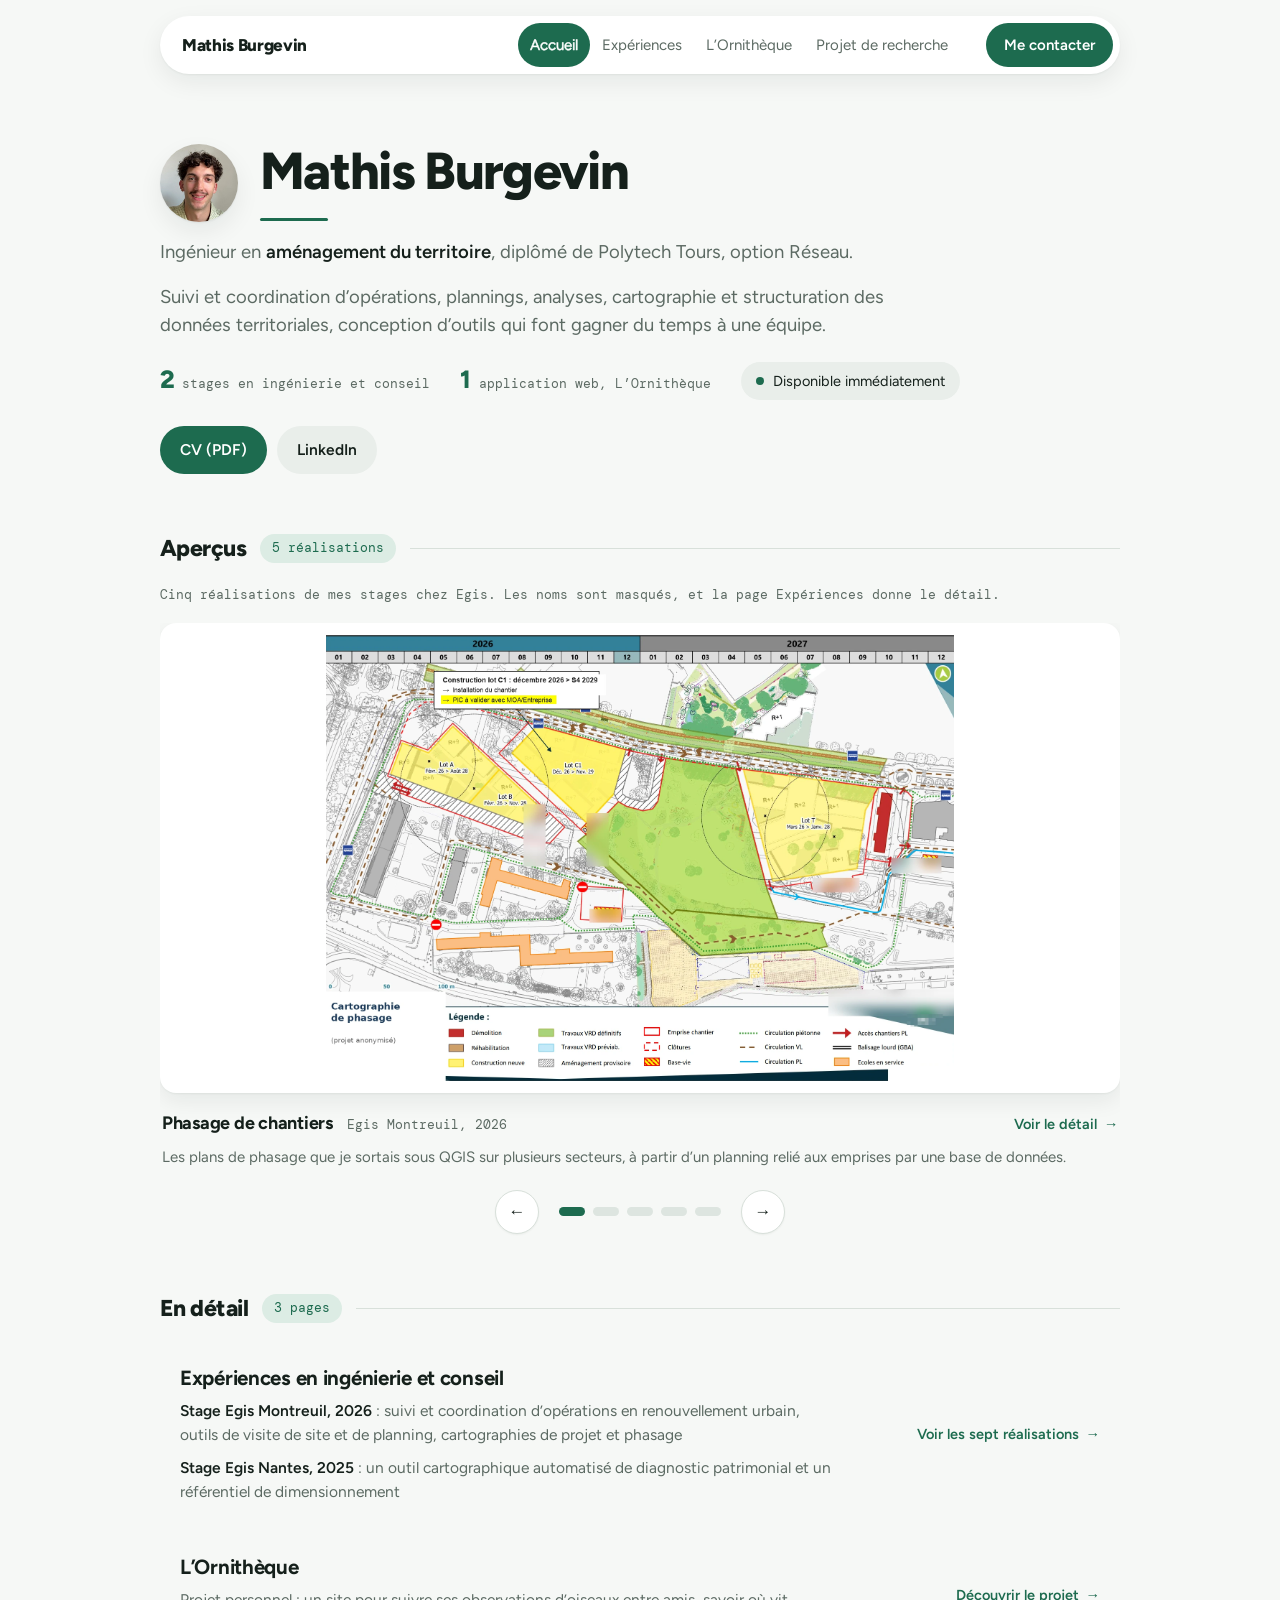
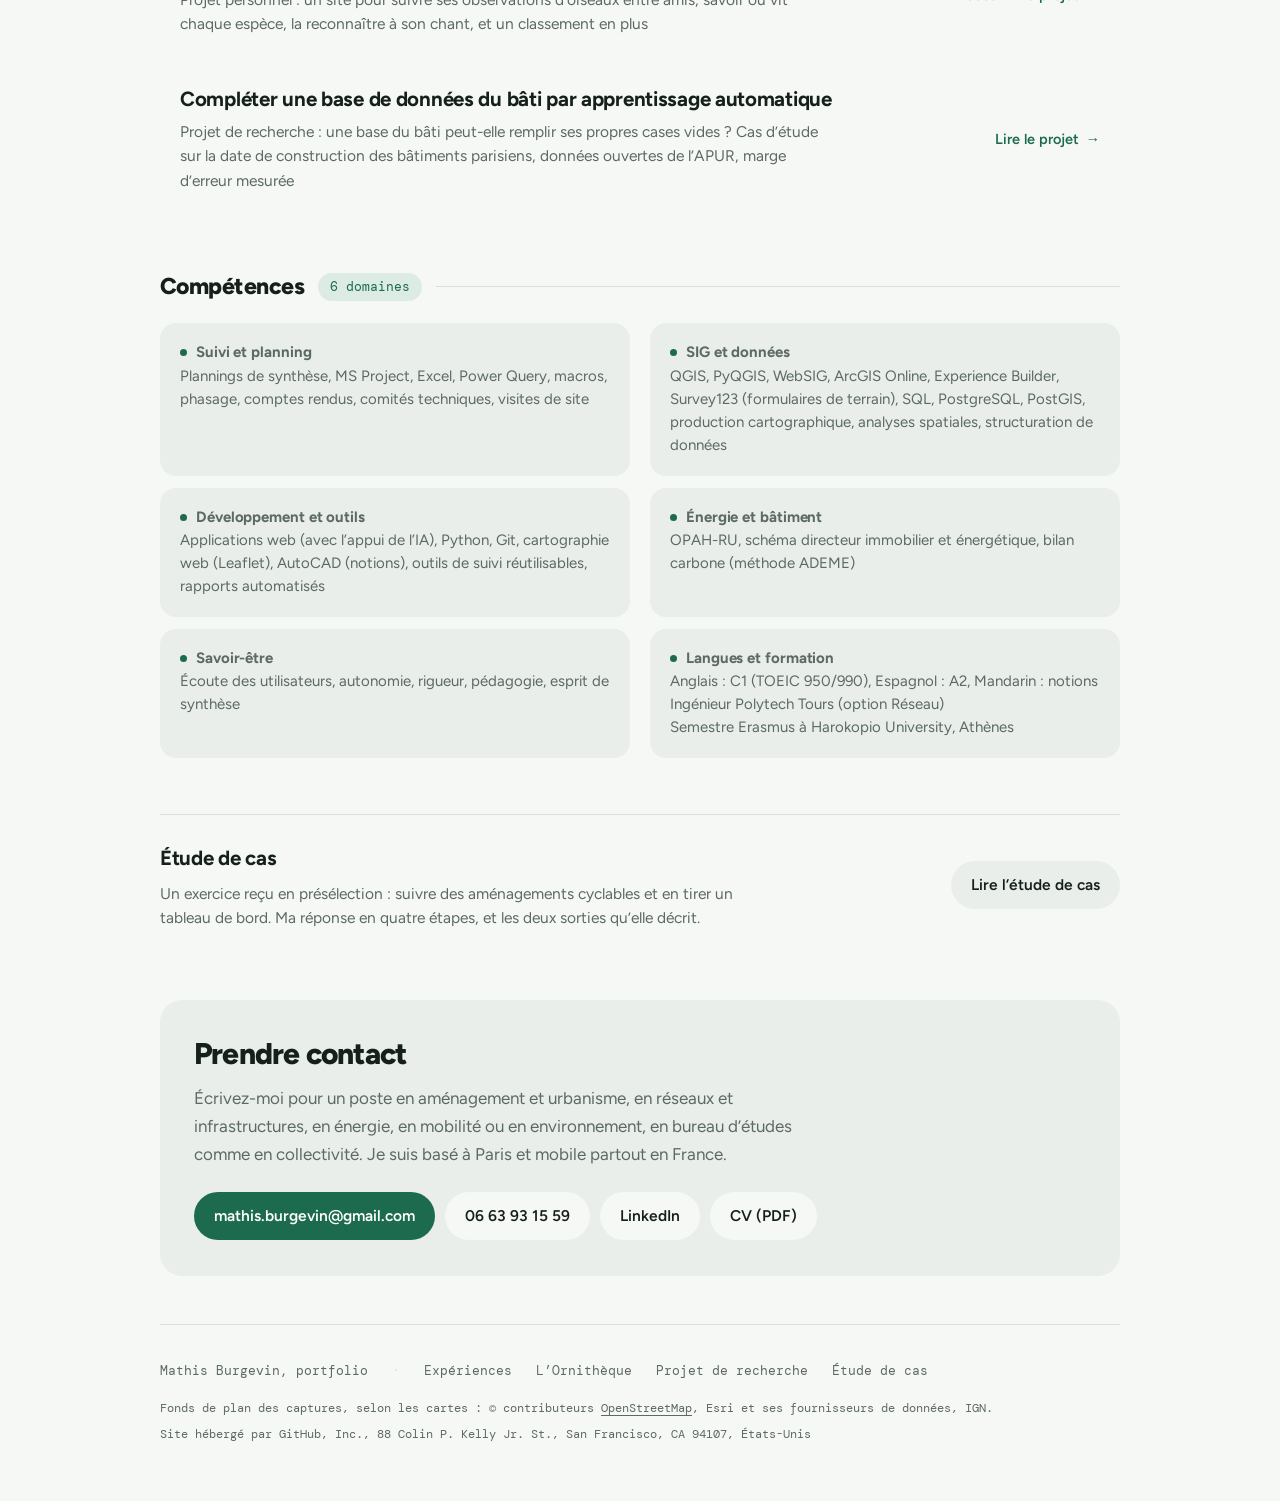
==== index.html @ f9bc9125 "L'Ornitheque : l'usage d'abord, le classement en dernier La page suit ce que le site sert a faire : " ====
<!DOCTYPE html>
<html lang="fr">
<head>
<meta charset="utf-8">
<meta name="viewport" content="width=device-width, initial-scale=1">
<title>Mathis Burgevin, aménagement du territoire</title>
<link rel="icon" type="image/svg+xml" href="favicon.svg">
<link rel="apple-touch-icon" href="apple-touch-icon.png">
<meta name="description" content="Mathis Burgevin, ingénieur en aménagement du territoire (option Réseau, Polytech Tours). Compétence forte en SIG et traitement de données, appliquée à l’aménagement, à la mobilité et aux réseaux.">
<meta property="og:type" content="website">
<meta property="og:site_name" content="Mathis Burgevin">
<meta property="og:title" content="Mathis Burgevin, aménagement du territoire">
<meta property="og:description" content="Ingénieur en aménagement du territoire. Compétence forte en SIG et traitement de données, appliquée à l’aménagement, à la mobilité et aux réseaux.">
<meta property="og:url" content="https://mathiiis7.github.io/portfolio/">
<meta property="og:image" content="https://mathiiis7.github.io/portfolio/og-cover.png">
<meta property="og:image:width" content="1200">
<meta property="og:image:height" content="630">
<meta property="og:locale" content="fr_FR">
<meta name="twitter:card" content="summary_large_image">
<meta name="theme-color" content="#f6f8f6">
<script>document.documentElement.className+=" js";</script>
<link rel="preload" href="polices/figtree-latin.woff2" as="font" type="font/woff2" crossorigin>
<link rel="preload" href="polices/dm-mono-latin.woff2" as="font" type="font/woff2" crossorigin>
<link rel="stylesheet" href="style.css">
</head>
<body>
<a class="saut" href="#contenu">Aller au contenu</a>

<nav class="nav">
  <div class="nav__shell">
  <div class="nav__in">
    <a class="nav__mark" href="index.html">Mathis Burgevin</a>
    <div class="nav__links">
      <a href="index.html" aria-current="page">Accueil</a>
      <a href="experiences.html">Expériences</a>
      <a href="ornitheque.html">L’Ornithèque</a>
      <a href="dater-le-bati.html"><span class="nav__long">Projet de recherche</span><span class="nav__court">Recherche</span></a>
    </div>
    <a class="nav__cta" href="#contact">Me contacter</a>
  </div>
  </div>
</nav>

<main class="sheet" id="contenu" tabindex="-1">

  <header class="hero reveal">
    <div class="hero__top">
      <img class="hero__photo" src="mathis.jpeg" alt="Photo de Mathis Burgevin" width="78" height="78">
      <h1 class="title">Mathis Burgevin</h1>
    </div>
    <p class="subtitle">Ingénieur en <strong>aménagement du territoire</strong>, diplômé de Polytech Tours, option Réseau.</p>
    <p class="subtitle">Suivi et coordination d’opérations, plannings, analyses, cartographie et structuration des données territoriales, conception d’outils qui font gagner du temps à une équipe.</p>
    <div class="facts">
      <span class="fact"><b>2</b><span>stages en ingénierie et conseil</span></span>
      <span class="fact"><b>1</b><span>application web, L’Ornithèque</span></span>
      <span class="fact--dispo"><i></i>Disponible immédiatement</span>
    </div>
    <div class="actions">
      <a class="btn btn--primary" href="cv-mathis-burgevin.pdf" download>CV (PDF)</a>
      <a class="btn" href="https://linkedin.com/in/mathis-burgevin" target="_blank" rel="noopener">LinkedIn</a>
    </div>
  </header>

  <section class="section reveal">
    <div class="section__head">
      <h2 class="section__title">Aperçus</h2>
      <span class="section__count">5 réalisations</span>
      <span class="section__rule"></span>
    </div>
    <p class="hint">Cinq réalisations de mes stages chez Egis. Les noms sont masqués, et la page Expériences donne le détail.</p>
    <div class="carrousel" data-carrousel>
      <div class="carrousel__piste" tabindex="0" role="group" aria-label="Cartes, faites défiler horizontalement">
        <a class="carrousel__vue" href="experiences.html#phasage">
          <figure>
            <img width="1749" height="1242" src="projet-phasage.webp" alt="Carte de phasage de chantiers sur un quartier">
            <figcaption><span class="ligne"><span class="t">Phasage de chantiers</span><span class="m">Egis Montreuil, 2026</span><span class="v">Voir le détail <i>→</i></span></span><span class="d">Les plans de phasage que je sortais sous QGIS sur plusieurs secteurs, à partir d’un planning relié aux emprises par une base de données.</span></figcaption>
          </figure>
        </a>
        <a class="carrousel__vue" href="experiences.html#outil">
          <figure>
            <img width="1147" height="633" loading="lazy" src="projet-outil-webgis.webp" alt="WebSIG de diagnostic publié en ligne, avec ses couches thématiques et sa table attributaire">
            <figcaption><span class="ligne"><span class="t">Outil cartographique automatisé</span><span class="m">Egis Nantes, 2025</span><span class="v">Voir le détail <i>→</i></span></span><span class="d">Conçu du besoin à la livraison&nbsp;: il transforme les diagnostics de plusieurs parcs communaux en cartes publiées en ligne pour les collectivités.</span><span class="chaine"><span>Excel du diagnostic</span><i>→</i><span>scripts Python dans QGIS</span><i>→</i><span>base de données</span><i>→</i><span>carte en ligne</span><i>→</i><span>guides d’utilisation</span></span></figcaption>
          </figure>
        </a>
        <a class="carrousel__vue carrousel__vue--phone" href="experiences.html#visites">
          <figure>
            <img width="232" height="456" loading="lazy" src="projet-visite-formulaire.webp" alt="Formulaire de visite de site sur téléphone, avec ses champs photo, audio et l’analyse automatique">
            <figcaption><span class="ligne"><span class="t">Outils de suivi de chantier</span><span class="m">Egis Montreuil, 2026</span><span class="v">Voir le détail <i>→</i></span></span><span class="d">Les observations lors des visites de site sont faites sur place en photos et en audio puis rédigées automatiquement. Avec un suivi d’une visite à l’autre, un planning de synthèse alimenté depuis la base du projet et des rapports générés en quelques clics.</span></figcaption>
          </figure>
        </a>
        <a class="carrousel__vue" href="experiences.html#pru">
          <figure>
            <img width="1042" height="715" loading="lazy" src="projet-pru.webp" alt="Carte de synthèse d’un quartier en renouvellement urbain">
            <figcaption><span class="ligne"><span class="t">Carte de renouvellement urbain</span><span class="m">Egis Montreuil, 2026</span><span class="v">Voir le détail <i>→</i></span></span><span class="d">Les éléments structurants d’un quartier en renouvellement réunis sur une carte, à l’appui d’une candidature à un marché public.</span></figcaption>
          </figure>
        </a>
        <a class="carrousel__vue" href="experiences.html#reperage">
          <figure>
            <img width="832" height="594" loading="lazy" src="projet-reperage.webp" alt="Carte de repérage d’opérations le long d’une ligne de transport">
            <figcaption><span class="ligne"><span class="t">Carte d’un tracé de transport</span><span class="m">Egis Montreuil, 2026</span><span class="v">Voir le détail <i>→</i></span></span><span class="d">Les opérations recensées le long d’un projet de transport, pour situer les enjeux de coordination, à l’appui d’une candidature.</span></figcaption>
          </figure>
        </a>
      </div>
      <div class="carrousel__barre">
        <button class="carrousel__b" type="button" data-pas="-1" aria-label="Précédent">←</button>
        <div class="carrousel__points">
          <button class="carrousel__point is-on" type="button" aria-label="Aller à la vue 1, Phasage de chantiers"></button>
          <button class="carrousel__point" type="button" aria-label="Aller à la vue 2, Outil cartographique automatisé"></button>
          <button class="carrousel__point" type="button" aria-label="Aller à la vue 3, Outils de suivi de chantier"></button>
          <button class="carrousel__point" type="button" aria-label="Aller à la vue 4, Carte de renouvellement urbain"></button>
          <button class="carrousel__point" type="button" aria-label="Aller à la vue 5, Carte d’un tracé de transport"></button>
        </div>
        <button class="carrousel__b" type="button" data-pas="1" aria-label="Suivant">→</button>
      </div>
    </div>
  </section>

  <section class="section reveal">
    <div class="section__head">
      <h2 class="section__title">En détail</h2>
      <span class="section__count">3 pages</span>
      <span class="section__rule"></span>
    </div>
    <div class="index">
      <a href="experiences.html">
        <span class="index__body">
          <span class="index__t">Expériences en ingénierie et conseil</span>
          <span class="index__d"><span class="index__l"><b>Stage Egis Montreuil, 2026</b>&nbsp;: suivi et coordination d’opérations en renouvellement urbain, outils de visite de site et de planning, cartographies de projet et phasage</span><span class="index__l"><b>Stage Egis Nantes, 2025</b>&nbsp;: un outil cartographique automatisé de diagnostic patrimonial et un référentiel de dimensionnement</span></span>
        </span>
        <span class="index__go">Voir les sept réalisations <i>→</i></span>
      </a>
      <a href="ornitheque.html">
        <span class="index__body">
          <span class="index__t">L’Ornithèque</span>
          <span class="index__d">Projet personnel&nbsp;: un site pour suivre ses observations d’oiseaux entre amis, savoir où vit chaque espèce, la reconnaître à son chant, et un classement en plus</span>
        </span>
        <span class="index__go">Découvrir le projet <i>→</i></span>
      </a>
      <a href="dater-le-bati.html">
        <span class="index__body">
          <span class="index__t">Compléter une base de données du bâti par apprentissage automatique</span>
          <span class="index__d">Projet de recherche&nbsp;: une base du bâti peut-elle remplir ses propres cases vides&nbsp;? Cas d’étude sur la date de construction des bâtiments parisiens, données ouvertes de l’APUR, marge d’erreur mesurée</span>
        </span>
        <span class="index__go">Lire le projet <i>→</i></span>
      </a>
    </div>
  </section>

  <section class="section reveal">
    <div class="section__head">
      <h2 class="section__title">Compétences</h2>
      <span class="section__count">6 domaines</span>
      <span class="section__rule"></span>
    </div>
    <div class="skills">
      <div class="skill">
        <p class="skill__k"><i></i>Suivi et planning</p>
        <p>Plannings de synthèse, MS Project, Excel, Power Query, macros, phasage, comptes rendus, comités techniques, visites de site</p>
      </div>
      <div class="skill">
        <p class="skill__k"><i></i>SIG et données</p>
        <p>QGIS, PyQGIS, WebSIG, ArcGIS Online, Experience Builder, Survey123 (formulaires de terrain), SQL, PostgreSQL, PostGIS, production cartographique, analyses spatiales, structuration de données</p>
      </div>
      <div class="skill">
        <p class="skill__k"><i></i>Développement et outils</p>
        <p>Applications web (avec l’appui de l’IA), Python, Git, cartographie web (Leaflet), AutoCAD (notions), outils de suivi réutilisables, rapports automatisés</p>
      </div>
      <div class="skill">
        <p class="skill__k"><i></i>Énergie et bâtiment</p>
        <p>OPAH-RU, schéma directeur immobilier et énergétique, bilan carbone (méthode ADEME)</p>
      </div>
      <div class="skill">
        <p class="skill__k"><i></i>Savoir-être</p>
        <p>Écoute des utilisateurs, autonomie, rigueur, pédagogie, esprit de synthèse</p>
      </div>
      <div class="skill">
        <p class="skill__k"><i></i>Langues et formation</p>
        <p>Anglais&nbsp;: C1 (TOEIC 950/990), Espagnol&nbsp;: A2, Mandarin&nbsp;: notions<br>Ingénieur Polytech Tours (option Réseau)<br>Semestre Erasmus à Harokopio University, Athènes</p>
      </div>
    </div>
  </section>

  <section class="extra reveal">
    <div>
      <h2>Étude de cas</h2>
      <p>Un exercice reçu en présélection&nbsp;: suivre des aménagements cyclables et en tirer un tableau de bord. Ma réponse en quatre étapes, et les deux sorties qu’elle décrit.</p>
    </div>
    <a class="btn" href="etude-de-cas.html">Lire l’étude de cas</a>
  </section>

  <section class="close reveal" id="contact">
    <h2>Prendre contact</h2>
    <p>Écrivez-moi pour un poste en aménagement et urbanisme, en réseaux et infrastructures, en énergie, en mobilité ou en environnement, en bureau d’études comme en collectivité. Je suis basé à Paris et mobile partout en France.</p>
    <div class="actions">
      <a class="btn btn--primary" href="mailto:mathis.burgevin@gmail.com">mathis.burgevin@gmail.com</a>
      <a class="btn" href="tel:+33663931559">06 63 93 15 59</a>
      <a class="btn" href="https://linkedin.com/in/mathis-burgevin" target="_blank" rel="noopener">LinkedIn</a>
      <a class="btn" href="cv-mathis-burgevin.pdf" download>CV (PDF)</a>
    </div>
  </section>

  <div class="foot">
    <span>Mathis Burgevin, portfolio</span>
    <span class="sep">·</span>
    <a href="experiences.html">Expériences</a>
    <a href="ornitheque.html">L’Ornithèque</a>
    <a href="dater-le-bati.html">Projet de recherche</a>
    <a href="etude-de-cas.html">Étude de cas</a>
    <span class="foot__legal">Fonds de plan des captures, selon les cartes&nbsp;: © contributeurs <a href="https://www.openstreetmap.org/copyright" target="_blank" rel="noopener">OpenStreetMap</a>, Esri et ses fournisseurs de données, IGN.</span>
    <span class="foot__legal">Site hébergé par GitHub, Inc., 88 Colin P. Kelly Jr. St., San Francisco, CA 94107, États-Unis</span>
  </div>

</main>

<script src="site.js" defer></script>
</body>
</html>
---- style.css ----
/* ==========================================================================
   Portfolio Mathis Burgevin
   Une planche d'atlas en tirage chaud : papier clair, accent terre cuite,
   tuiles aux coins arrondis, apparition en fondu au defilement.
   ========================================================================== */

:root{
  --paper:#f6f8f6;
  --raised:#e9eeea;
  --raised-2:#dde5e0;
  --ink:#15201b;
  --ink-2:#5c6a63;
  --hair:#d8e0da;
  --accent:#1d6b4f;
  --accent-deep:#12523c;
  --accent-soft:#dcece4;
  --green:#1d6b4f;

  /* Couleurs de donnees. Les trois types d amenagement forment une palette
     categorielle validee (ecart CVD 14,1 / vision normale 15,6 / contraste > 3:1).
     Le vert d accent sert aux mesures de quantite, une seule couleur par graphique. */
  --c-piste:#2f6fa8;
  --c-bande:#a8863a;
  --c-voie:#12855c;
  --c-mesure:#1d6b4f;
  --c-mesure-pale:#6aa98c;

  --sans:'Figtree',-apple-system,BlinkMacSystemFont,'Segoe UI',Roboto,Helvetica,Arial,sans-serif;
  --mono:'DM Mono',ui-monospace,SFMono-Regular,Menlo,Consolas,monospace;

  --sheet:1024px;
  --bar:1152px;
  --r-sm:8px;
  --r-md:12px;
  --r-lg:16px;
  --r-xl:22px;
  --pill:999px;
  --ease:cubic-bezier(.16,1,.3,1);
}

/* Polices servies par le site lui-meme et prechargees dans chaque page : chez
   Google, elles arrivaient apres le premier affichage, le texte partait dans
   une police de secours puis sautait d'une fraction de seconde a chaque page.
   Figtree est une police variable, un seul fichier couvre les graisses 400 a 800.
   DM Mono remplace Roboto Mono depuis le 29/09/2026, choisie pour s'accorder a Figtree. */
@font-face{
  font-family:'Figtree';font-style:normal;font-weight:400 800;font-display:swap;
  src:url(polices/figtree-latin.woff2) format('woff2');
  unicode-range:U+0000-00FF, U+0131, U+0152-0153, U+02BB-02BC, U+02C6, U+02DA, U+02DC, U+0304, U+0308, U+0329, U+2000-206F, U+20AC, U+2122, U+2191, U+2193, U+2212, U+2215, U+FEFF, U+FFFD;
}
@font-face{
  font-family:'DM Mono';font-style:normal;font-weight:400;font-display:swap;
  src:url(polices/dm-mono-latin.woff2) format('woff2');
  unicode-range:U+0000-00FF, U+0131, U+0152-0153, U+02BB-02BC, U+02C6, U+02DA, U+02DC, U+0304, U+0308, U+0329, U+2000-206F, U+20AC, U+2122, U+2191, U+2193, U+2212, U+2215, U+FEFF, U+FFFD;
}

*{box-sizing:border-box;}
html{-webkit-text-size-adjust:100%;scroll-behavior:smooth;}

body{
  margin:0;
  background:var(--paper);
  color:var(--ink);
  font-family:var(--sans);
  font-size:17px;
  line-height:1.66;
  -webkit-font-smoothing:antialiased;
}

::selection{background:var(--accent-soft);color:var(--ink);}
:focus-visible{outline:2px solid var(--accent);outline-offset:3px;border-radius:var(--r-sm);}
a{color:var(--ink);text-decoration-color:var(--hair);text-underline-offset:3px;text-decoration-thickness:1px;}
a:hover{color:var(--accent);text-decoration-color:var(--accent);}
@supports (scrollbar-color: auto){html{scrollbar-color:#d3cec2 var(--paper);}}

img{display:block;max-width:100%;height:auto;}

.sheet{max-width:var(--sheet);margin:0 auto;padding:0 32px;}

/* Apparition au defilement, seulement quand le script tourne */
.js .reveal{opacity:0;transform:translateY(14px);}
.js .reveal.is-in{
  opacity:1;transform:none;
  transition:opacity .6s var(--ease),transform .6s var(--ease);
}

/* ==========================================================================
   Barre de navigation
   ========================================================================== */

.nav{
  position:sticky;top:0;z-index:20;
  background:var(--paper);padding:16px 0 12px;
}
.nav__shell{max-width:var(--sheet);margin:0 auto;padding:0 32px;}
.nav__in{
  background:#fff;border-radius:var(--pill);
  padding:7px 7px 7px 22px;
  min-height:58px;display:flex;align-items:center;gap:10px 26px;flex-wrap:wrap;
  box-shadow:0 1px 2px rgba(21,32,27,.05),0 8px 24px rgba(21,32,27,.07);
}
.nav__mark{
  font-size:17px;font-weight:800;letter-spacing:-.02em;text-decoration:none;color:var(--ink);
  display:inline-flex;align-items:center;min-height:44px;
}
/* Chaque lien porte d'avance la marge de la pastille verte : sinon la page en
   cours elargit le menu, et a certaines largeurs la barre passait sur deux
   lignes sur une page et restait sur une seule sur la voisine. */
.nav__links{display:flex;gap:6px 0;flex-wrap:wrap;margin-left:auto;align-items:center;}
.nav__links a{
  font-size:15px;text-decoration:none;color:var(--ink-2);
  display:inline-flex;align-items:center;min-height:44px;padding:0 12px;
  border-radius:var(--pill);
}
.nav__links a:hover{color:var(--ink);}
/* Epaissi par un contour plutot que par le gras : le gras elargit le mot. */
.nav__links a[aria-current]{color:#fff;-webkit-text-stroke:.45px currentColor;background:var(--accent);}
.nav__cta{
  display:inline-flex;align-items:center;min-height:44px;padding:9px 18px;
  background:var(--accent);color:#fff;border-radius:var(--pill);
  font-size:15px;font-weight:600;text-decoration:none;
  transition:background .25s var(--ease),transform .25s var(--ease);
}
.nav__cta:hover{background:var(--ink);color:#fff;transform:translateY(-1px);}
/* Sur telephone le menu est deja a l etroit : le projet de recherche y prend
   son nom court. */
.nav__court{display:none;}

/* ==========================================================================
   Ouverture de page
   ========================================================================== */

.hero{padding:58px 0 0;}
.hero__top{display:flex;gap:22px;align-items:center;flex-wrap:wrap;}
.hero__photo{
  width:78px;height:78px;border-radius:var(--pill);object-fit:cover;flex:0 0 auto;
  box-shadow:0 1px 2px rgba(21,32,27,.06),0 10px 24px rgba(21,32,27,.07);
}
.title{
  font-size:clamp(34px,5.4vw,52px);font-weight:800;line-height:1.02;
  letter-spacing:-.032em;margin:0;
}
.title::after{
  content:"";display:block;width:68px;height:3px;border-radius:var(--pill);
  background:var(--accent);margin-top:20px;
}
.subtitle{
  font-size:18.5px;line-height:1.55;color:var(--ink-2);
  margin:16px 0 0;max-width:66ch;
}
.subtitle strong{color:var(--ink);font-weight:600;}

/* Ligne de relevé : un chiffre, une mention */
.facts{
  display:flex;gap:12px 30px;flex-wrap:wrap;align-items:center;
  margin:22px 0 0;
}
.fact{display:inline-flex;align-items:baseline;gap:8px;}
.fact b{font-size:25px;font-weight:800;letter-spacing:-.025em;line-height:1;color:var(--accent);}
.fact span{font-family:var(--mono);font-size:13px;color:var(--ink-2);}
.fact--dispo{
  display:inline-flex;align-items:center;gap:9px;
  font-size:14.5px;color:var(--ink);
  background:var(--raised);border-radius:var(--pill);padding:7px 15px;
}
.fact--dispo i{width:8px;height:8px;border-radius:var(--pill);background:var(--green);display:block;flex:0 0 8px;}

.actions{display:flex;flex-wrap:wrap;gap:10px;margin:26px 0 0;}
.btn{
  display:inline-flex;align-items:center;gap:9px;min-height:48px;padding:11px 20px;
  border-radius:var(--pill);text-decoration:none;
  font-size:15.5px;font-weight:600;
  background:var(--raised);color:var(--ink);
  transition:background .25s var(--ease),color .25s var(--ease),transform .25s var(--ease);
}
.btn:hover{background:var(--raised-2);color:var(--ink);transform:translateY(-1px);}
.btn--primary{background:var(--accent);color:#fff;}
.btn--primary:hover{background:var(--ink);color:#fff;}

/* ==========================================================================
   Sections
   ========================================================================== */

.section{padding:60px 0 0;}
.section__head{display:flex;align-items:center;gap:14px;margin:0 0 22px;flex-wrap:wrap;}
.section__title{
  font-size:23px;font-weight:800;letter-spacing:-.022em;line-height:1.2;
  margin:0;flex:0 1 auto;min-width:0;
}
.section__rule{flex:1;height:1px;background:var(--hair);}
.section__count{
  font-family:var(--mono);font-size:12.5px;color:var(--accent);flex:0 0 auto;
  background:var(--accent-soft);border-radius:var(--pill);padding:4px 12px;
}

.lead{font-size:18px;line-height:1.62;margin:26px 0 0;max-width:62ch;}
.page-sub{font-family:var(--mono);font-size:13px;line-height:1.55;color:var(--ink-2);margin:14px 0 0;}
.hint{font-family:var(--mono);font-size:13px;line-height:1.55;color:var(--ink-2);margin:16px 0 0;}

/* Pas de mot seul sur la derniere ligne quand le navigateur sait le faire */
.subtitle,.hint,.lead,.note,.stage__sub,.index__d,.plate figcaption,.carrousel__vue .d,.releve__v,.close p{text-wrap:pretty;}

.note{
  font-size:15px;line-height:1.6;color:var(--ink-2);
  margin:22px 0 0;max-width:72ch;
  background:var(--raised);border-radius:var(--r-lg);padding:15px 19px;
}
.note strong{color:var(--ink);font-weight:600;}
/* Variante discrete : une mention de bas de page, pas un encadre */
.note--discret{font-family:var(--mono);font-size:13px;line-height:1.55;background:none;padding:0;margin:14px 0 0;max-width:none;}
/* La machine a ecrire ne supporte pas le gras : l amorce se distingue par sa
   couleur seule. */
.note--discret strong{font-weight:400;color:var(--ink);}

/* ==========================================================================
   Carrousel de cartes
   ========================================================================== */

.carrousel{margin:18px 0 0;}
.carrousel__piste{
  display:grid;grid-auto-flow:column;grid-auto-columns:100%;gap:22px;
  overflow-x:auto;overscroll-behavior-x:contain;
  scroll-snap-type:x mandatory;scrollbar-width:none;-ms-overflow-style:none;
  /* Chaque vue garde sa hauteur au lieu de s'aligner sur la plus haute : le
     script donne ensuite a la piste la hauteur de la vue affichee, pour que les
     fleches restent contre le texte. Sans script, tout reste comme avant. */
  align-items:start;transition:height .35s var(--ease);
}
.js .carrousel__piste{overflow-y:hidden;}
.carrousel__piste::-webkit-scrollbar{display:none;}

.carrousel__vue{scroll-snap-align:center;display:block;text-decoration:none;color:inherit;}
.carrousel__vue figure{margin:0;}
.carrousel__vue img{
  width:100%;height:clamp(250px,44vw,470px);
  object-fit:contain;object-position:center;
  background:#fff;border-radius:var(--r-lg);padding:12px;
  box-shadow:0 1px 2px rgba(21,32,27,.05),0 8px 22px rgba(21,32,27,.07);
  transition:box-shadow .3s var(--ease);
}
/* Capture de telephone : fond teinte plutot que blanc, comme sur la page
   Experiences. Sinon l'image, deux fois moins large que le cadre, flotte au
   milieu d'un grand vide blanc au lieu d'etre posee sur un fond. */
.carrousel__vue--phone img{background:var(--raised);padding:20px;}
.carrousel__vue:hover img,.carrousel__vue:focus-visible img{
  box-shadow:0 2px 4px rgba(21,32,27,.07),0 16px 34px rgba(21,32,27,.12);
}
.carrousel__vue figcaption{margin:16px 2px 0;}
.carrousel__vue .ligne{display:flex;flex-wrap:wrap;align-items:baseline;gap:4px 14px;}
.carrousel__vue .d{display:block;margin:7px 0 0;font-size:15px;line-height:1.5;color:var(--ink-2);}
/* La suite des etapes, ecrite : une image ne montre pas un processus */
.carrousel__vue .chaine{display:flex;flex-wrap:wrap;align-items:center;gap:6px 8px;margin:13px 0 0;}
.carrousel__vue .chaine > span{
  font-family:var(--mono);font-size:12.5px;color:var(--ink-2);
  background:var(--raised);border-radius:var(--pill);padding:5px 11px;
}
.carrousel__vue .chaine > i{font-style:normal;color:var(--accent);font-size:13px;}
.carrousel__vue .t{font-size:18px;font-weight:700;letter-spacing:-.014em;}
.carrousel__vue:hover .t{color:var(--accent);}
.carrousel__vue .m{font-family:var(--mono);font-size:13px;color:var(--ink-2);}
.carrousel__vue .v{
  margin-left:auto;font-size:14.5px;font-weight:600;color:var(--accent);
  display:inline-flex;align-items:center;gap:7px;white-space:nowrap;
}

/* La barre de commande ne sert a rien sans script : elle n'apparait qu'avec */
.carrousel__barre{display:none;}
.js .carrousel__barre{display:flex;align-items:center;justify-content:center;gap:16px;margin:22px 0 0;}
.carrousel__b{
  width:44px;height:44px;flex:none;border-radius:var(--pill);
  border:1px solid var(--hair);background:#fff;color:var(--ink);cursor:pointer;
  display:inline-flex;align-items:center;justify-content:center;
  font-size:17px;line-height:1;padding:0;
  box-shadow:0 1px 2px rgba(21,32,27,.05);
  transition:background .2s var(--ease),color .2s var(--ease),border-color .2s var(--ease);
}
.carrousel__b:hover{background:var(--accent);color:#fff;border-color:var(--accent);}
.carrousel__points{display:flex;}
/* Toutes les pastilles gardent la meme taille : seule la couleur change, pour
   qu'aucune animation ne touche a la mise en page. Le bouton est plus grand
   que la pastille dessinee, pour qu'on puisse la toucher au doigt. */
.carrousel__point{
  width:34px;height:44px;padding:0;border:0;background:none;cursor:pointer;
  display:inline-flex;align-items:center;justify-content:center;
}
.carrousel__point::before{
  content:"";width:26px;height:9px;border-radius:var(--pill);
  background:var(--raised-2);
  transition:background .3s var(--ease);
}
.carrousel__point.is-on::before{background:var(--accent);}

/* ==========================================================================
   Index des travaux
   ========================================================================== */

.index{display:flex;flex-direction:column;gap:10px;}
.index a{
  display:grid;grid-template-columns:minmax(0,1fr) auto;gap:10px 30px;align-items:center;
  padding:20px;border-radius:var(--r-lg);text-decoration:none;color:inherit;
  background:transparent;
  transition:background .25s var(--ease);
}
.index__body{min-width:0;}
.index a:hover{background:var(--raised);}
.index__t{font-size:20.5px;font-weight:700;letter-spacing:-.014em;line-height:1.3;}
.index a:hover .index__t{color:var(--accent);}
.index__n{font-family:var(--mono);font-size:12.5px;color:var(--ink-2);white-space:nowrap;}
.index__d{display:block;margin:6px 0 0;font-size:15.5px;line-height:1.55;color:var(--ink-2);max-width:66ch;}
/* Un stage par paragraphe, avec de l'air entre les deux : colles, ils se lisent comme un bloc */
.index__l{display:block;}
.index__l + .index__l{margin-top:9px;}
.index__d b{color:var(--ink);font-weight:600;}
.index__go{
  font-size:14.5px;font-weight:600;color:var(--accent);
  display:inline-flex;align-items:center;gap:7px;white-space:nowrap;
}
.index__go i{transition:transform .25s var(--ease);font-style:normal;}
.index a:hover .index__go i{transform:translateX(4px);}

/* ==========================================================================
   Competences
   ========================================================================== */

.skills{display:grid;grid-template-columns:1fr 1fr;gap:12px 20px;}
.skill{background:var(--raised);border-radius:var(--r-lg);padding:18px 20px;}
.skill__k{
  font-size:15px;font-weight:700;letter-spacing:-.006em;margin:0 0 4px;
  display:flex;align-items:center;gap:9px;
}
.skill__k i{width:7px;height:7px;border-radius:var(--pill);background:var(--accent);display:block;flex:0 0 7px;}
.skill p{margin:0;font-size:15px;line-height:1.55;color:var(--ink-2);}

/* ==========================================================================
   Planches
   ========================================================================== */

.plate{margin:26px 0 0;}
.plate img{
  width:100%;border-radius:var(--r-md);background:#fff;
  box-shadow:0 1px 2px rgba(21,32,27,.05),0 8px 22px rgba(21,32,27,.07);
}
.plate figcaption{margin:14px 2px 0;font-size:15px;line-height:1.55;color:var(--ink-2);max-width:70ch;}
.zoom{
  display:inline-flex;align-items:center;gap:7px;min-height:44px;
  font-size:14.5px;font-weight:600;color:var(--accent);text-decoration:none;
}
.zoom:hover{color:var(--ink);text-decoration:underline;}

.plates--pair{display:grid;grid-template-columns:1fr 1fr;gap:26px 24px;margin:26px 0 0;}
.plates--pair .plate{margin:0;}

/* Une planche a cote de sa legende. Pour une figure haute comme la matrice de
   correlation, la demi-largeur la fait tenir dans un ecran d'un seul coup, et
   l'explication se lit en regard plutot qu'en dessous. */
.plate--cote{display:grid;grid-template-columns:minmax(0,1.2fr) minmax(0,1fr);gap:18px 30px;align-items:center;}
.plate--cote figcaption{margin:0;}
/* Meme chose, image a droite : la matrice de confusion se lit apres son
   explication, le sens de lecture va du texte vers la figure. */
.plate--cote.plate--miroir{grid-template-columns:minmax(0,1fr) minmax(0,1.2fr);margin-top:40px;}
.plate--cote.plate--miroir > a{order:2;}
.plate--cote.plate--miroir figcaption{order:1;}

/* Sommaire : la page fait une vingtaine d'ecrans de telephone, il faut pouvoir
   sauter au bon travail sans tout faire defiler. Les ancres existaient deja. */
.sommaire{
  /* Une vignette par travail : on voit ce qu'il y a dans la page avant de
     lire, et chaque image donne envie de cliquer. Pas de fond, seuls les
     stages sont des blocs pleins. */
  margin:30px 0 0;
  display:grid;grid-template-columns:minmax(0,5fr) minmax(0,2fr);gap:4px 28px;align-items:start;
}
/* La mention des captures anonymisees, juste au-dessus du sommaire */
.sommaire__info{margin:12px 0 0;}
.sommaire__info + .sommaire{margin-top:24px;}

/* Petite mention qui s'ouvre en bulle : au survol a la souris, au toucher sur
   telephone (le script bascule aria-expanded). */
.info{position:relative;}
.info__b{
  display:inline-flex;align-items:center;gap:6px;
  padding:12px 0;margin:-8px 0;border:0;background:none;cursor:pointer;
  font-family:var(--mono);font-size:13px;color:var(--ink-2);
}
.info__b svg{flex:none;position:relative;top:-.5px;}
.info__b:hover,.info__b[aria-expanded="true"]{color:var(--accent);}
.info__bulle{
  display:none;position:absolute;z-index:5;left:0;top:calc(100% + 6px);
  width:min(290px,calc(100vw - 60px));
  background:#fff;border-radius:var(--r-md);padding:11px 14px;
  font-size:14px;line-height:1.5;color:var(--ink-2);text-wrap:pretty;
  box-shadow:0 1px 2px rgba(21,32,27,.06),0 10px 28px rgba(21,32,27,.12);
}
.info__b[aria-expanded="true"] + .info__bulle{display:block;}
@media(hover:hover){
  .info:hover .info__bulle{display:block;}
}
.sommaire__k{
  font-size:13.5px;font-weight:700;letter-spacing:-.005em;
  color:var(--ink);margin:0 0 8px;
  padding-bottom:7px;border-bottom:1px solid var(--hair);
}
.sommaire__l{list-style:none;margin:0;padding:0;display:grid;gap:14px;grid-template-columns:repeat(5,minmax(0,1fr));}
.sommaire__l[start="6"]{grid-template-columns:repeat(2,minmax(0,1fr));}

.tuile{display:block;color:var(--ink);text-decoration:none;}
.tuile__img{
  display:block;height:92px;overflow:hidden;
  background:#fff;border-radius:var(--r-md);
  box-shadow:0 1px 2px rgba(21,32,27,.05),0 6px 16px rgba(21,32,27,.07);
  transition:transform .25s var(--ease),box-shadow .25s var(--ease);
}

.tuile__t{display:flex;gap:7px;align-items:baseline;margin:10px 0 0;font-size:14.5px;line-height:1.3;font-weight:600;}
.tuile__n{font-family:var(--mono);font-size:12.5px;font-weight:400;color:var(--accent);}
.tuile:hover .tuile__img,.tuile:focus-visible .tuile__img{
  transform:translateY(-3px);
  box-shadow:0 2px 4px rgba(21,32,27,.06),0 14px 28px rgba(21,32,27,.13);
}
.tuile:hover .tuile__img svg{transform:scale(1.06);}
.tuile__img svg{transition:transform .4s var(--ease);}
/* Pas de photo : chaque travail a son petit dessin, dans la meme famille
   (un planning, des emprises, un telephone, un trace...). */
.tuile__img--dessin{background:var(--accent-soft);color:var(--accent);}
.tuile__img--dessin svg{display:block;width:100%;height:100%;padding:8%;}
/* Vignettes toujours pleines : a demi transparentes au repos (jusqu'au
   30/09), elles se lisaient comme des liens desactives. Le survol se voit au
   dessin qui grossit et au titre qui passe au vert. */
.tuile:hover .tuile__t,.tuile:focus-visible .tuile__t{color:var(--accent);}
@media(max-width:700px){
  .sommaire{grid-template-columns:1fr;gap:18px;}
  /* Sur telephone, une ligne par travail : la vignette a gauche, le titre a
     cote. Sept grandes tuiles prendraient tout l'ecran. */
  .sommaire__l,.sommaire__l[start="6"]{grid-template-columns:1fr;gap:10px;}
  .tuile{display:grid;grid-template-columns:76px minmax(0,1fr);gap:14px;align-items:center;}
  .tuile__img{height:57px;}
  .tuile__t{margin:0;font-size:15.5px;}
}

/* Une capture plus petite que la colonne garde sa taille : etiree, elle devient
   floue, et le lien « pleine resolution » ouvrirait plus petit que l'affichage. */
.plate--native img{display:block;width:auto;max-width:100%;margin:0 auto;}

/* Une capture de telephone garde sa taille, elle ne s'etire pas sur la colonne */
.plate--phone{background:var(--raised);border-radius:var(--r-lg);padding:30px 20px 24px;}
.plate--phone img{display:block;width:auto;max-width:100%;margin:0 auto;border-radius:var(--r-md);}
.plate--phone figcaption{text-align:center;max-width:56ch;margin:16px auto 0;}
/* A cote de sa legende, seul le telephone garde son fond */
.plate--cote.plate--phone{background:none;border-radius:0;padding:0;}
.plate--cote.plate--phone > a{display:block;background:var(--raised);border-radius:var(--r-lg);padding:24px 20px;}
.plate--cote.plate--phone figcaption{text-align:left;margin:0;}
.plate--cote + .plate--cote{margin-top:34px;}
/* Une capture a cote des paragraphes qu'elle illustre, pas avant eux : l'outil
   de visite montre le formulaire en regard de « Mon role » et de l'analyse. */
.duo{display:grid;grid-template-columns:240px minmax(0,1fr);gap:22px 40px;align-items:center;margin:26px 0 0;}
.duo > .plate,.duo > .releve{margin:0;}
.duo figcaption{font-size:14px;}
.duo .plate--phone{padding:22px 18px 16px;}
.duo .plate--phone img{width:180px;}
/* Page Experiences : des vignettes a moitie de colonne, la legende en regard.
   La pleine resolution reste a un clic. */
.plate--vignette{grid-template-columns:minmax(0,1fr) minmax(0,1fr);}
.plate--vignette.plate--phone{grid-template-columns:auto minmax(0,1fr);}

/* ==========================================================================
   Projets
   ========================================================================== */

/* Chaque stage ouvre un chapitre : un bandeau sur fond, un titre nettement plus
   grand que ceux des travaux, pour que la hierarchie se lise d'un coup d'oeil. */
.stage{
  margin:96px 0 0;padding:30px 34px 32px;
  background:var(--raised);border-radius:var(--r-xl);
}
/* Juste sous le sommaire, le premier stage n'a pas besoin d'autant d'air */
.hero + .stage{margin-top:44px;}
.stage__n{font-family:var(--mono);font-size:13px;letter-spacing:.02em;color:var(--accent-deep);margin:0 0 8px;}
.stage__t{font-size:clamp(32px,4.4vw,46px);font-weight:800;line-height:1.08;letter-spacing:-.032em;margin:0;}
.stage__sub{margin:14px 0 0;font-size:17px;line-height:1.6;color:var(--ink-2);}
.stage + .item{padding-top:44px;}

.item{padding:64px 0 0;}
.item__title{
  display:grid;grid-template-columns:auto minmax(0,1fr);gap:14px;align-items:baseline;
  font-size:clamp(21px,2.4vw,26px);font-weight:800;line-height:1.22;letter-spacing:-.022em;margin:0;
}
/* Le numero du travail, le meme que dans le sommaire */
.item__n{color:var(--accent);min-width:1em;font-variant-numeric:tabular-nums;}
/* Les etiquettes s'alignent sur le debut du titre, pas sur le numero */
.item__title:has(.item__n) + .item__meta{padding-left:calc(clamp(21px,2.4vw,26px) + 14px);}
.item__meta{display:flex;flex-wrap:wrap;gap:8px 10px;align-items:center;margin:12px 0 0;}
.tag{
  font-family:var(--mono);font-size:12.5px;color:var(--ink-2);
  background:var(--raised);border-radius:var(--pill);padding:5px 12px;
}
.tag--role{background:var(--accent-soft);color:var(--accent-deep);}

.releve{margin:26px 0 0;display:grid;gap:20px;max-width:70ch;}
.releve__k{font-family:var(--mono);font-size:12.5px;letter-spacing:.03em;color:var(--ink-2);margin:0 0 4px;}
.releve__v{margin:0;font-size:16.5px;line-height:1.62;}
/* Citations de sources : a lire si on les cherche, pas au fil du texte. */
.releve__v--note{font-size:13.5px;line-height:1.55;color:var(--ink-2);}
.releve__v--note + .releve__v--note{margin-top:8px;}
/* Un second sujet dans la meme section : un filet le detache du premier */
.releve--a-part{margin-top:22px;padding-top:18px;border-top:1px solid var(--hair);}
.releve .steps{margin:16px 0 0;gap:24px;}

.tools{display:flex;flex-wrap:wrap;gap:8px;align-items:center;}
.tools span{
  font-family:var(--mono);font-size:12.5px;
  background:var(--raised);border-radius:var(--pill);padding:5px 12px;color:var(--ink);
}
.tools .tools-cat{background:none;padding:5px 2px;color:var(--ink-2);}

/* legende de classes, ex. les periodes de construction de l'APUR */
.legende{display:flex;flex-wrap:wrap;gap:6px;}
.legende span{
  font-family:var(--mono);font-size:12.5px;
  background:var(--raised);border-radius:var(--pill);padding:5px 10px;color:var(--ink-2);
}

/* ==========================================================================
   Etude de cas
   ========================================================================== */

.prompt{
  margin:26px 0 0;max-width:70ch;
  background:var(--raised);border-radius:var(--r-lg);padding:20px 22px;
  font-size:16px;line-height:1.62;color:var(--ink-2);
}
.prompt__k{
  display:block;font-family:var(--mono);font-size:12.5px;letter-spacing:.03em;
  color:var(--ink-2);margin-bottom:9px;
}
.answer{margin:30px 0 0;max-width:68ch;}
.answer p{margin:0 0 18px;}
.answer p:last-child{margin:0;}

/* Pas de marge haute : le titre du livrable doit coller a son cadre comme celui
   de la carte, sinon les deux blocs ne respirent pas pareil. */
.dash{background:var(--raised);border-radius:var(--r-xl);padding:26px;}
.dash__annees{margin:24px 0 0;padding:20px 0 0;border-top:1px solid var(--hair);}
.dash__head{display:flex;align-items:baseline;justify-content:space-between;gap:12px;flex-wrap:wrap;padding-bottom:16px;}
.dash__title{font-size:16.5px;font-weight:700;letter-spacing:-.012em;}
.dash__filters{display:flex;gap:8px;flex-wrap:wrap;}
.dash__filter{
  font-family:var(--mono);font-size:12.5px;color:var(--ink-2);
  background:var(--paper);border-radius:var(--pill);padding:5px 12px;
}
/* Pas de gras en machine a ecrire : la valeur du filtre se detache par sa
   couleur. */
.dash__filter b{font-weight:400;color:var(--ink);}
.dash__row{display:grid;gap:18px 26px;padding:20px 0;border-top:1px solid var(--hair);}
.dash__row-3{grid-template-columns:1fr 1fr 1fr;}
.dash__row-2{grid-template-columns:1fr 1fr;}
.dash__k{font-family:var(--mono);font-size:12.5px;color:var(--ink-2);margin-bottom:10px;}
.dash__big{font-size:15px;color:var(--ink);}
.dash__big strong{font-size:34px;font-weight:800;letter-spacing:-.03em;color:var(--accent);margin-right:5px;}
.dash__of{color:var(--ink-2);}
.dash__prog{display:flex;align-items:center;gap:11px;margin-top:12px;}
.dash__track{flex:1;height:8px;background:var(--raised-2);border-radius:var(--pill);overflow:hidden;}
.dash__fill{height:100%;background:var(--accent);border-radius:var(--pill);}
.dash__pct{font-family:var(--mono);font-size:12.5px;color:var(--ink-2);}
.dash__bar{display:grid;grid-template-columns:96px 1fr 40px;gap:10px;align-items:center;margin-top:10px;}
.dash__bar-l{font-family:var(--mono);font-size:12.5px;color:var(--ink);}
.dash__bar-f{height:9px;display:block;background:var(--c-mesure);border-radius:0 var(--pill) var(--pill) 0;}
.dash__bar-v{font-family:var(--mono);font-size:12.5px;color:var(--ink-2);text-align:right;}
.dash__years{display:grid;grid-template-columns:repeat(7,1fr);gap:9px;margin-top:14px;}
.dash__year{display:flex;flex-direction:column;align-items:center;gap:6px;}
.dash__year-v{font-family:var(--mono);font-size:12.5px;color:var(--ink-2);}
.dash__year-c{height:64px;width:100%;display:flex;align-items:flex-end;justify-content:center;}
.dash__year-b{width:62%;background:var(--c-mesure-pale);border-radius:var(--r-sm) var(--r-sm) 0 0;}
.dash__year.is-now .dash__year-b{background:var(--c-mesure);}
.dash__year.is-now .dash__year-v,.dash__year.is-now .dash__year-l{color:var(--c-mesure);}
.dash__year-l{font-family:var(--mono);font-size:12.5px;color:var(--ink);}
.dash__foot{font-size:14.5px;line-height:1.55;color:var(--ink-2);margin:18px 0 0;}

/* ==========================================================================
   Fin de page
   ========================================================================== */

/* La barre du haut est collante : sans cette marge, une section atteinte par un
   lien d'ancre arrive pile dessous et son titre est cache. */
#contact,.item,.stage{scroll-margin-top:96px;}
/* Un lien du sommaire pose le titre du travail toujours au meme endroit, juste
   sous le menu : l'ecart tient compte de l'air au-dessus du titre, qui n'est
   pas le meme sous un bandeau de stage. */
.item{scroll-margin-top:calc(110px - 64px);}
.stage + .item{scroll-margin-top:calc(110px - 44px);}
.close{
  margin:70px 0 0;background:var(--raised);border-radius:var(--r-xl);
  padding:36px 34px;
}
.close h2{font-size:clamp(23px,2.7vw,30px);font-weight:800;letter-spacing:-.026em;line-height:1.2;margin:0;}
.close p{margin:12px 0 0;font-size:17px;color:var(--ink-2);max-width:56ch;}
.close .actions{margin-top:24px;}
.close .btn{background:var(--paper);}
.close .btn:hover{background:#fff;}
.close .btn--primary{background:var(--accent);color:#fff;}
.close .btn--primary:hover{background:var(--ink);}

.foot{
  margin-top:48px;padding:24px 0 56px;border-top:1px solid var(--hair);
  display:flex;gap:6px 24px;flex-wrap:wrap;align-items:center;
  font-family:var(--mono);font-size:13px;color:var(--ink-2);
}
.foot a{color:var(--ink-2);text-decoration:none;display:inline-flex;align-items:center;min-height:44px;}
.foot a:hover{color:var(--accent);text-decoration:underline;}
.foot .sep{color:var(--hair);}

/* Lien d'evitement : invisible a la souris, il apparait a la premiere touche
   Tab et saute le menu pour aller droit au contenu. */
.saut{
  position:absolute;left:16px;top:-60px;z-index:30;
  background:var(--accent);color:#fff;font-weight:600;text-decoration:none;
  padding:10px 16px;border-radius:var(--pill);
}
.saut:focus{top:12px;}
.saut:hover{color:#fff;}
#contenu:focus{outline:none;}
/* Mention d'hebergeur exigee par la loi (LCEN, art. 1-1) : seule sur sa ligne. */
.foot__legal{flex-basis:100%;font-size:12px;}
.foot__legal a{display:inline;min-height:0;text-decoration:underline;}

/* ==========================================================================
   Adaptation
   ========================================================================== */

@media(max-width:840px){
  .skills{grid-template-columns:1fr;}
  .plates--pair{grid-template-columns:1fr;}
  .plate--cote,.plate--vignette.plate--phone,.duo{grid-template-columns:1fr;gap:14px;}
  /* empilee, la figure repasse au-dessus de son explication */
  .plate--cote.plate--miroir{grid-template-columns:1fr;}
  .plate--cote.plate--miroir > a{order:1;}
  .plate--cote.plate--miroir figcaption{order:2;}
  .dash__row-3,.dash__row-2{grid-template-columns:1fr;}
}

@media(max-width:600px){
  body{font-size:16.5px;}
  .sheet,.nav__shell{padding:0 18px;}
  /* Sur telephone le menu prend trop de hauteur pour rester colle en haut :
     il defile avec la page. */
  .nav{position:static;padding:10px 0 8px;}
  #contact,.item,.stage{scroll-margin-top:16px;}
  .item{scroll-margin-top:calc(16px - 52px);}
  .stage + .item{scroll-margin-top:calc(16px - 44px);}
  .nav__in{border-radius:var(--r-xl);padding:8px 8px 10px 16px;}
  /* marque + bouton sur une rangee, puis les liens dessous. Ils passent a la
     ligne plutot que de glisser : une bande qui defile ne se voit pas, et le
     dernier lien restait cache. */
  .nav__in{min-height:56px;gap:0 12px;padding-top:4px;padding-bottom:6px;}
  .nav__mark{order:1;}
  .nav__cta{order:2;margin-left:auto;padding:8px 15px;font-size:14.5px;}
  .nav__links{
    order:3;width:calc(100% + 6px);margin-left:-6px;flex-wrap:wrap;gap:2px 0;
  }
  /* 6 px de chaque cote en 14 px : les quatre liens tiennent sur une ligne a 375 px,
     « Recherche » passait seul sur une troisieme ligne a 9 px. */
  .nav__links a{font-size:14px;white-space:nowrap;min-height:38px;padding:0 6px;}
  .nav__long{display:none;}
  .nav__court{display:inline;}
  .hero{padding:34px 0 0;}
  .hero__photo{width:64px;height:64px;}
  .index a{grid-template-columns:1fr;padding:16px;}
  .close{padding:26px 20px;border-radius:var(--r-lg);}
  .dash{padding:18px;border-radius:var(--r-lg);}
  .dash__bar{grid-template-columns:82px 1fr 38px;}
  .dash__years{gap:5px;}
  .btn,.close .btn{width:100%;justify-content:center;}
  .carrousel__vue .ligne{gap:2px 10px;}
  .carrousel__vue .v{margin-left:0;width:100%;}
  .js .carrousel__barre{gap:8px;}
  .stage{margin-top:72px;padding:22px 20px 24px;border-radius:var(--r-lg);}
  .stage__sub{font-size:16px;}
  .item{padding-top:52px;}
  .item__title{gap:10px;}
  .item__title:has(.item__n) + .item__meta{padding-left:0;}
  .carrousel__point{width:44px;}
}

@media(prefers-reduced-motion:reduce){
  html{scroll-behavior:auto;}
  *{animation-duration:.01ms !important;transition-duration:.01ms !important;}
  .js .reveal{opacity:1;transform:none;}
}

@media print{
  body{background:#fff;}
  .nav__links,.nav__cta{display:none;}
  .js .reveal{opacity:1;transform:none;}
}

/* ==========================================================================
   Etude de cas : la methode en etapes, puis les deux livrables
   ========================================================================== */

.steps{margin:30px 0 0;max-width:72ch;display:grid;gap:30px;}
.step{display:grid;grid-template-columns:auto minmax(0,1fr);column-gap:18px;row-gap:8px;}
.step__n{
  grid-row:1 / span 2;
  width:38px;height:38px;border-radius:var(--pill);
  background:var(--accent-soft);color:var(--accent-deep);
  display:flex;align-items:center;justify-content:center;
  font-size:15px;font-weight:700;
}
.step__k{font-size:17.5px;font-weight:700;letter-spacing:-.012em;margin:6px 0 0;}
.step p{margin:0;grid-column:2;}
/* Page Experiences : une capture arrive avec l'etape qu'elle illustre */
.step .plate{grid-column:2;margin:14px 0 0;}
.step .plate + .plate{margin-top:18px;}
.step .plate figcaption{font-size:14.5px;}

.deliverable{margin:26px 0 0;}
.deliverable__k{
  display:flex;align-items:baseline;gap:12px;flex-wrap:wrap;margin:0 0 12px;
}
.deliverable__k b{font-size:17.5px;font-weight:700;letter-spacing:-.012em;}

/* Apercu de la carte web */
.webmap{background:var(--raised);border-radius:var(--r-xl);padding:26px;}
.webmap__frame{background:#fff;border-radius:var(--r-md);overflow:hidden;padding:6px;}
.webmap svg{display:block;width:100%;height:auto;}
.webmap__bar{
  display:flex;align-items:center;gap:14px 20px;flex-wrap:wrap;
  padding:14px 2px 0;
}
.webmap__years{flex:1 1 320px;min-width:0;}
.webmap__lab{
  display:block;font-family:var(--mono);font-size:12.5px;color:var(--ink-2);
  margin:0 0 10px;
}
.webmap__lab b{color:var(--accent);font-weight:400;}

/* Curseur des annees : un vrai controle, manipulable a la souris,
   au doigt et au clavier. --p porte la part deja parcourue. */
.webmap__range{
  --p:100%;
  -webkit-appearance:none;appearance:none;
  display:block;width:100%;height:30px;margin:0;background:transparent;cursor:pointer;touch-action:pan-y;
}
.webmap__range:focus{outline:none;}
.webmap__range:focus-visible{outline:2px solid var(--accent);outline-offset:5px;border-radius:var(--pill);}
.webmap__range::-webkit-slider-runnable-track{
  height:6px;border-radius:var(--pill);
  background:linear-gradient(to right,var(--accent) 0 var(--p),var(--raised-2) var(--p) 100%);
}
.webmap__range::-webkit-slider-thumb{
  -webkit-appearance:none;appearance:none;
  width:20px;height:20px;border-radius:var(--pill);margin-top:-7px;
  background:#fff;border:3px solid var(--accent);
  box-shadow:0 1px 3px rgba(21,32,27,.2);
}
.webmap__range::-moz-range-track{height:6px;border-radius:var(--pill);background:var(--raised-2);}
.webmap__range::-moz-range-progress{height:6px;border-radius:var(--pill);background:var(--accent);}
.webmap__range::-moz-range-thumb{
  width:20px;height:20px;border-radius:var(--pill);border:3px solid var(--accent);
  background:#fff;box-shadow:0 1px 3px rgba(21,32,27,.2);
}
.webmap__ticks{
  display:flex;justify-content:space-between;margin-top:7px;
  font-family:var(--mono);font-size:12.5px;color:var(--ink-2);
}

/* Ce qui n'est pas encore realise a l'annee choisie */
.troncon{transition:opacity .3s var(--ease);}
.troncon.is-off{opacity:0;}
.dash__year{transition:opacity .3s var(--ease);}
.dash__year.is-off{opacity:.22;}
.webkey{display:flex;gap:10px 18px;flex-wrap:wrap;align-items:center;}
.webkey span{
  display:inline-flex;align-items:center;gap:8px;
  font-family:var(--mono);font-size:12.5px;color:var(--ink-2);
}
.webkey i{width:18px;height:5px;border-radius:var(--pill);display:block;flex:0 0 18px;}

/* Bandeau de mise a jour, en pied du tableau de bord */
.dash__maj{
  display:flex;align-items:center;gap:10px 18px;flex-wrap:wrap;
  margin-top:18px;padding-top:16px;border-top:1px solid var(--hair);
  font-family:var(--mono);font-size:12.5px;color:var(--ink-2);
}
.dash__maj b{color:var(--ink);font-weight:400;}
.dash__maj i{width:8px;height:8px;border-radius:var(--pill);background:var(--accent);display:block;flex:0 0 8px;}

@media(max-width:600px){
  .webmap{padding:16px;border-radius:var(--r-lg);}
  .step{grid-template-columns:auto minmax(0,1fr);column-gap:14px;}
  .step__n{width:32px;height:32px;font-size:14px;}
}

/* Habillage de la carte (boussole, zoom, echelle, mention) : sur telephone il
   descend sous 5px de haut, donc illisible. Mieux vaut le retirer que le laisser
   en taches grises ; le trace et la legende sous la carte suffisent a la lecture. */
@media(max-width:700px){
  .carte-ui{display:none;}
}

/* Bloc de fin de l'accueil : ce qui ne merite pas une entree de menu */
.extra{
  margin:56px 0 0;padding:26px 0 0;border-top:1px solid var(--hair);
  display:grid;grid-template-columns:minmax(0,1fr) auto;gap:12px 30px;align-items:center;
}
.extra h2{font-size:20.5px;font-weight:700;letter-spacing:-.014em;margin:0;}
.extra p{margin:7px 0 0;font-size:15.5px;line-height:1.55;color:var(--ink-2);max-width:60ch;}
.extra .btn{grid-column:2;grid-row:1;}
@media(max-width:700px){
  .extra{grid-template-columns:1fr;}
  .extra .btn{grid-column:1;grid-row:auto;width:100%;justify-content:center;}
}
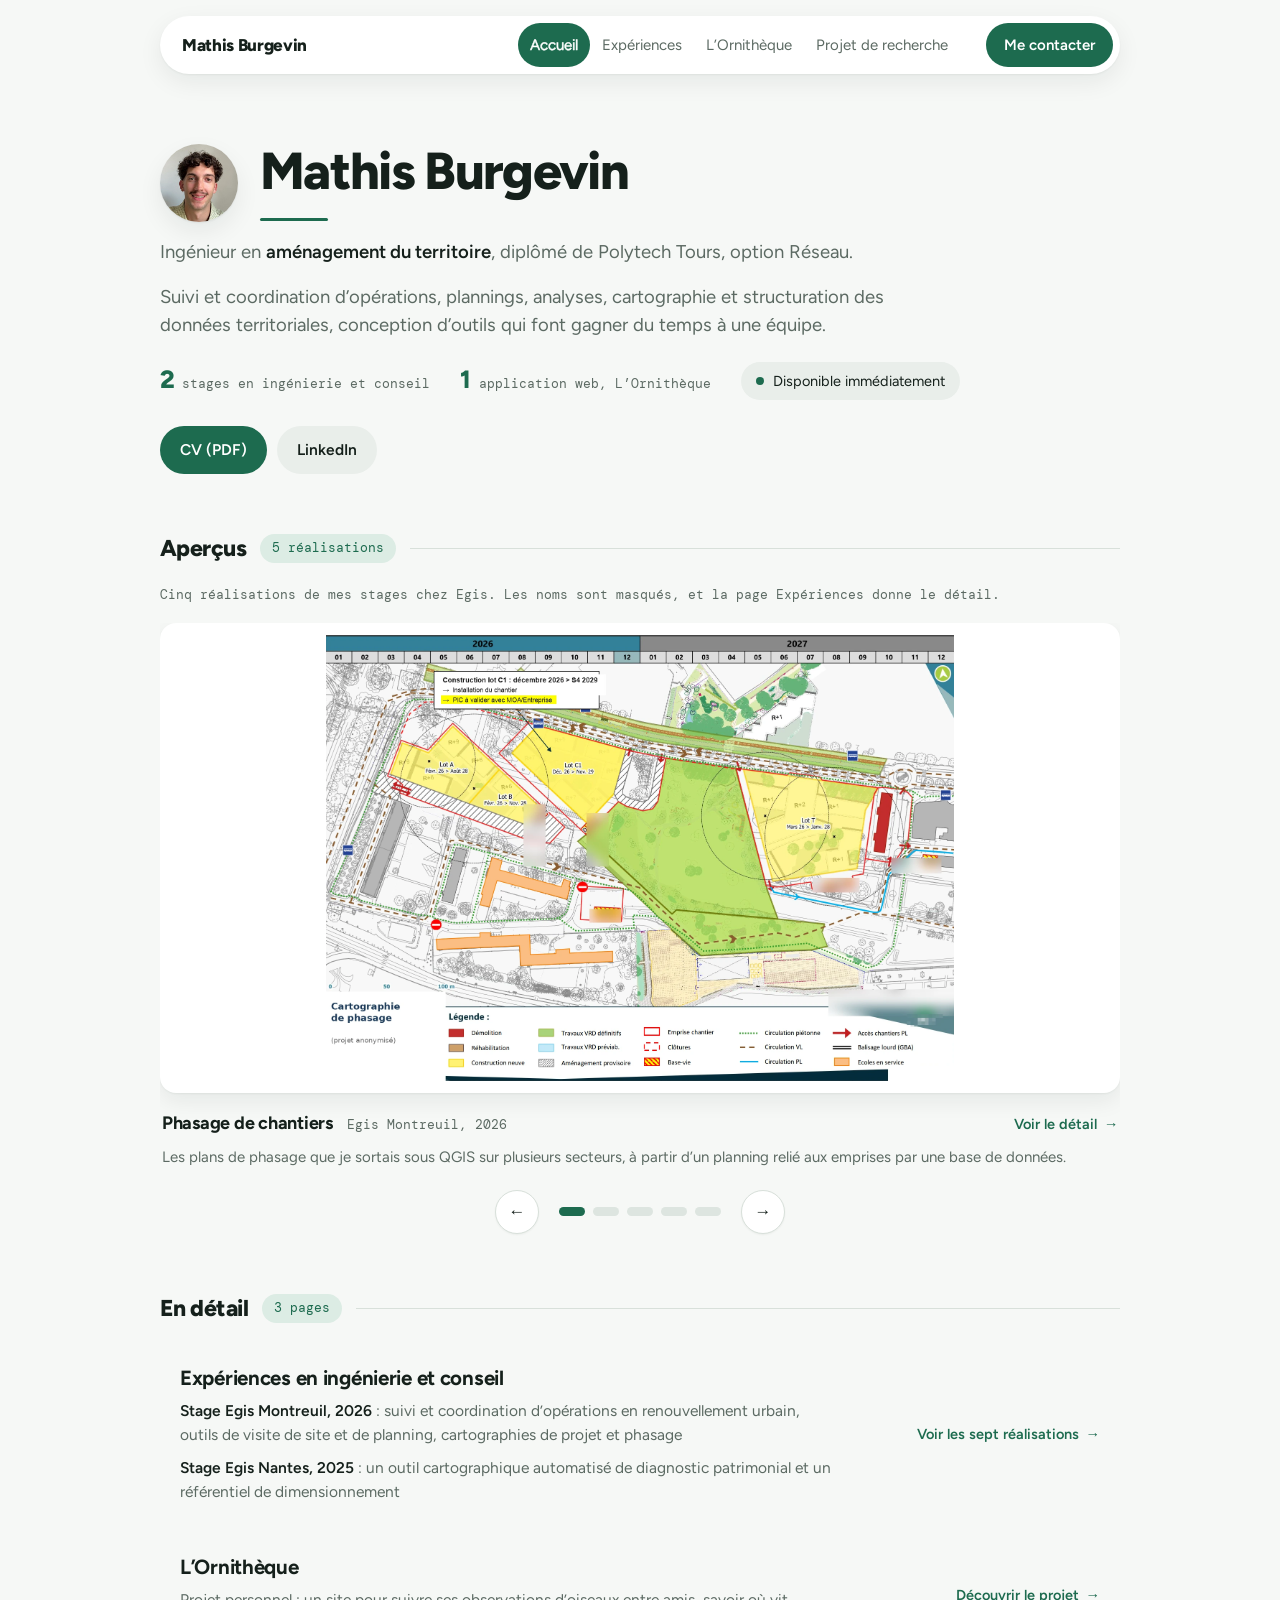
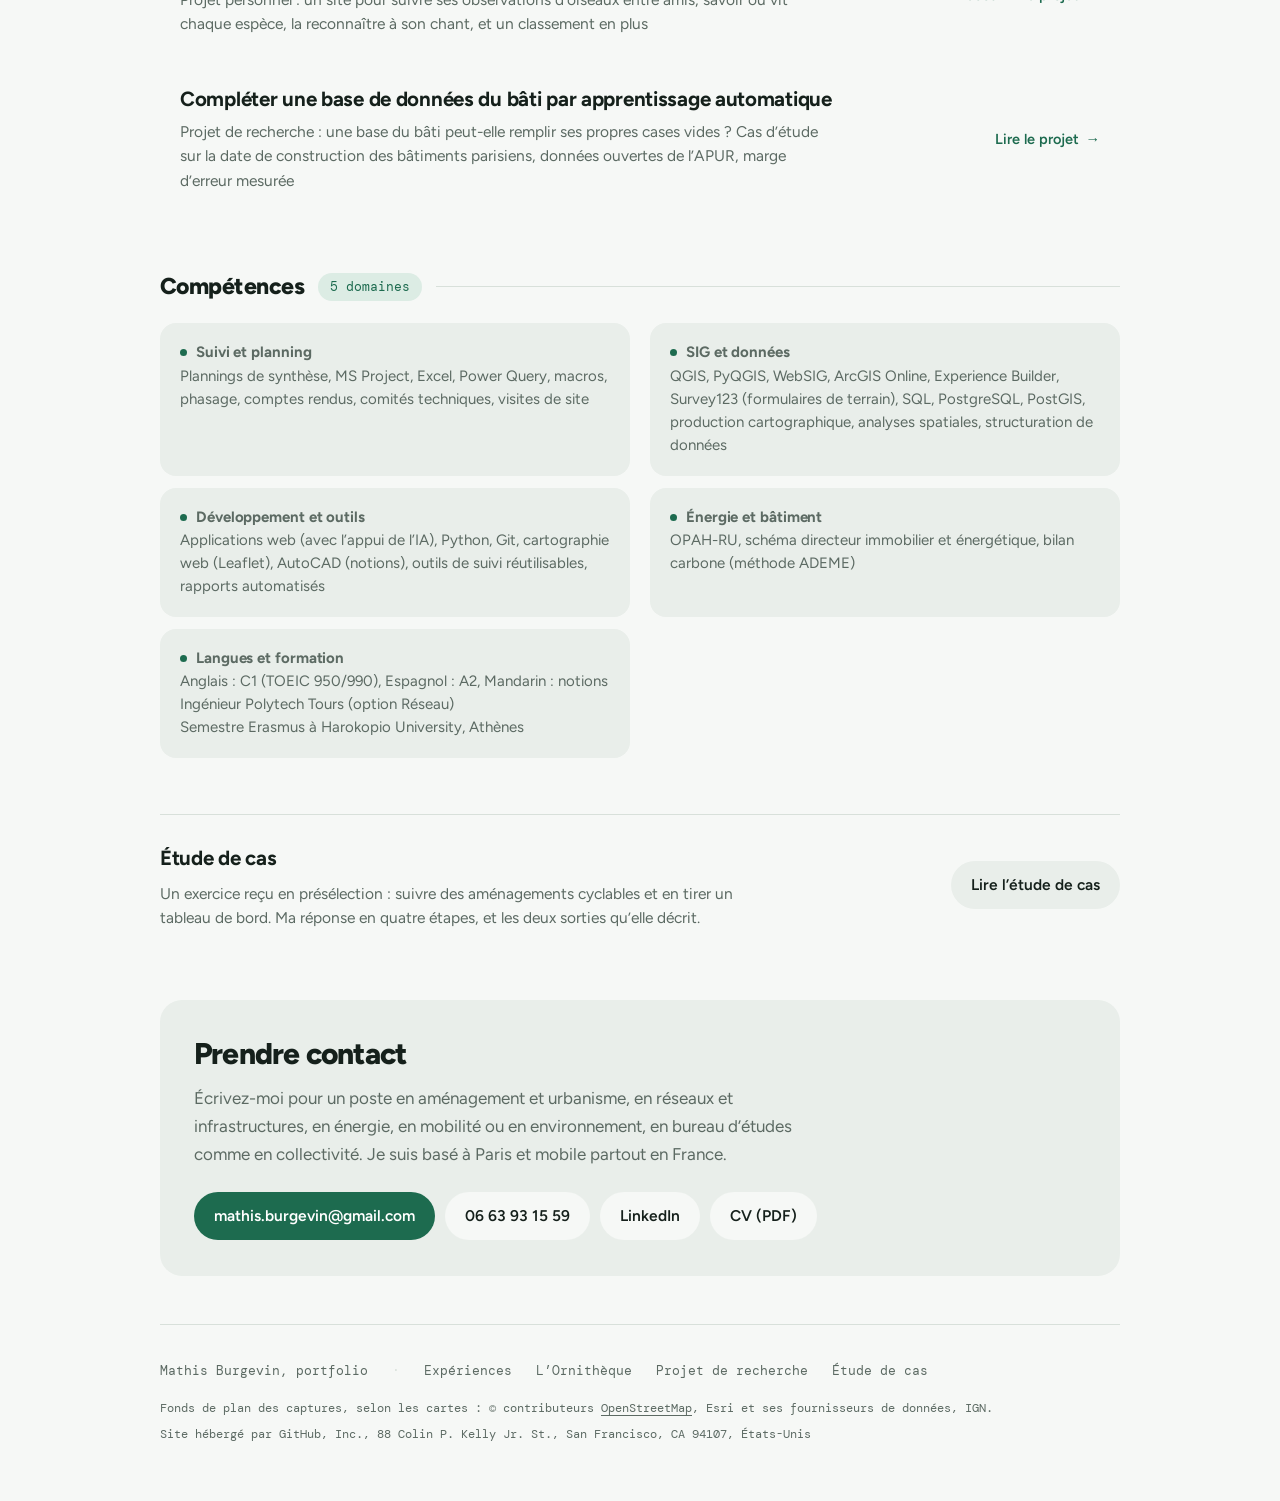
==== commit 15f1a48f: "CV graphique sans téléphone ni mail sur le portfolio, rubrique Savoir-être retirée de l'accueil" ====
--- a/index.html
+++ b/index.html
@@ -149,7 +149,7 @@
   <section class="section reveal">
     <div class="section__head">
       <h2 class="section__title">Compétences</h2>
-      <span class="section__count">6 domaines</span>
+      <span class="section__count">5 domaines</span>
       <span class="section__rule"></span>
     </div>
     <div class="skills">
@@ -168,10 +168,6 @@
       <div class="skill">
         <p class="skill__k"><i></i>Énergie et bâtiment</p>
         <p>OPAH-RU, schéma directeur immobilier et énergétique, bilan carbone (méthode ADEME)</p>
-      </div>
-      <div class="skill">
-        <p class="skill__k"><i></i>Savoir-être</p>
-        <p>Écoute des utilisateurs, autonomie, rigueur, pédagogie, esprit de synthèse</p>
       </div>
       <div class="skill">
         <p class="skill__k"><i></i>Langues et formation</p>
--- a/style.css
+++ b/style.css
@@ -336,11 +336,12 @@
    ========================================================================== */
 
 .plate{margin:26px 0 0;}
-.plate img{
+.plate img,.plate video{
   width:100%;border-radius:var(--r-md);background:#fff;
   box-shadow:0 1px 2px rgba(21,32,27,.05),0 8px 22px rgba(21,32,27,.07);
 }
-.plate figcaption{margin:14px 2px 0;font-size:15px;line-height:1.55;color:var(--ink-2);max-width:70ch;}
+.plate video{display:block;height:auto;cursor:pointer;}
+.plate figcaption{margin:14px 2px 0;font-size:15px;line-height:1.55;color:var(--ink-2);}
 .zoom{
   display:inline-flex;align-items:center;gap:7px;min-height:44px;
   font-size:14.5px;font-weight:600;color:var(--accent);text-decoration:none;
@@ -349,12 +350,18 @@
 
 .plates--pair{display:grid;grid-template-columns:1fr 1fr;gap:26px 24px;margin:26px 0 0;}
 .plates--pair .plate{margin:0;}
+/* Paire dont les deux images gardent la même hauteur : chaque colonne est
+   proportionnelle au format de son image, donné dans --cols par la page. */
+.plates--egal{grid-template-columns:var(--cols);align-items:start;}
+.plates--petit{max-width:560px;}
 
 /* Une planche a cote de sa legende. Pour une figure haute comme la matrice de
    correlation, la demi-largeur la fait tenir dans un ecran d'un seul coup, et
    l'explication se lit en regard plutot qu'en dessous. */
 .plate--cote{display:grid;grid-template-columns:minmax(0,1.2fr) minmax(0,1fr);gap:18px 30px;align-items:center;}
 .plate--cote figcaption{margin:0;}
+/* Image à peine réduite, légende courte à côté (Ma liste de L'Ornithèque) */
+.plate--cote.plate--cote-large{grid-template-columns:minmax(0,2fr) minmax(0,1fr);}
 /* Meme chose, image a droite : la matrice de confusion se lit apres son
    explication, le sens de lecture va du texte vers la figure. */
 .plate--cote.plate--miroir{grid-template-columns:minmax(0,1fr) minmax(0,1.2fr);margin-top:40px;}
@@ -504,6 +511,17 @@
 /* Un second sujet dans la meme section : un filet le detache du premier */
 .releve--a-part{margin-top:22px;padding-top:18px;border-top:1px solid var(--hair);}
 .releve .steps{margin:16px 0 0;gap:24px;}
+/* Une source par ligne, son nom en face de ce qu'elle apporte */
+.sources{display:grid;grid-template-columns:auto minmax(0,1fr);gap:8px 18px;margin:0;font-size:16.5px;line-height:1.55;}
+.sources dt{font-weight:700;}
+.sources dd{margin:0;}
+.sources--note{font-size:13.5px;color:var(--ink-2);gap:6px 16px;}
+.sources--note dt{color:var(--ink);}
+/* au téléphone, la colonne des noms laissait 210 px au texte : le nom passe au-dessus */
+@media(max-width:480px){
+  .sources--note{grid-template-columns:1fr;gap:0;}
+  .sources--note dd + dt{margin-top:8px;}
+}
 
 .tools{display:flex;flex-wrap:wrap;gap:8px;align-items:center;}
 .tools span{
@@ -628,8 +646,8 @@
 
 @media(max-width:840px){
   .skills{grid-template-columns:1fr;}
-  .plates--pair{grid-template-columns:1fr;}
-  .plate--cote,.plate--vignette.plate--phone,.duo{grid-template-columns:1fr;gap:14px;}
+  .plates--pair,.plates--egal{grid-template-columns:1fr;}
+  .plate--cote,.plate--cote.plate--cote-large,.plate--vignette.plate--phone,.duo{grid-template-columns:1fr;gap:14px;}
   /* empilee, la figure repasse au-dessus de son explication */
   .plate--cote.plate--miroir{grid-template-columns:1fr;}
   .plate--cote.plate--miroir > a{order:1;}
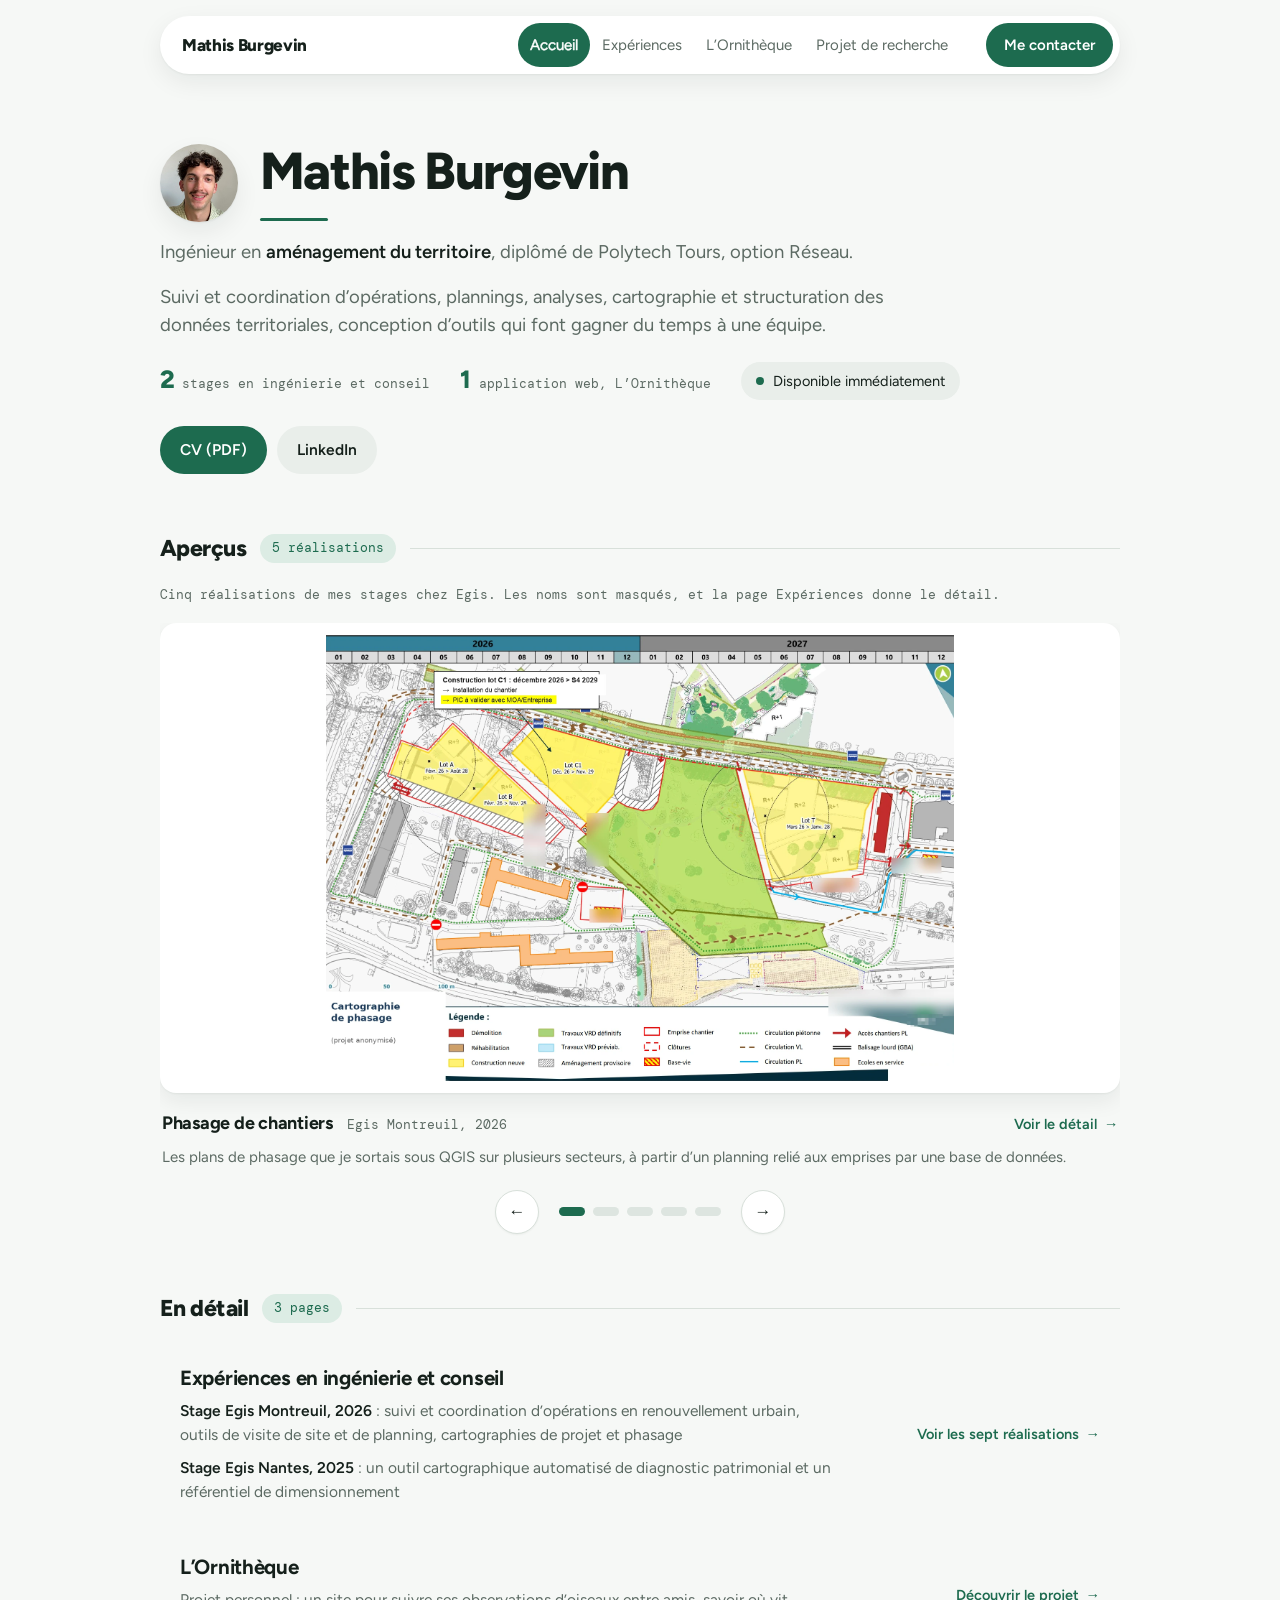
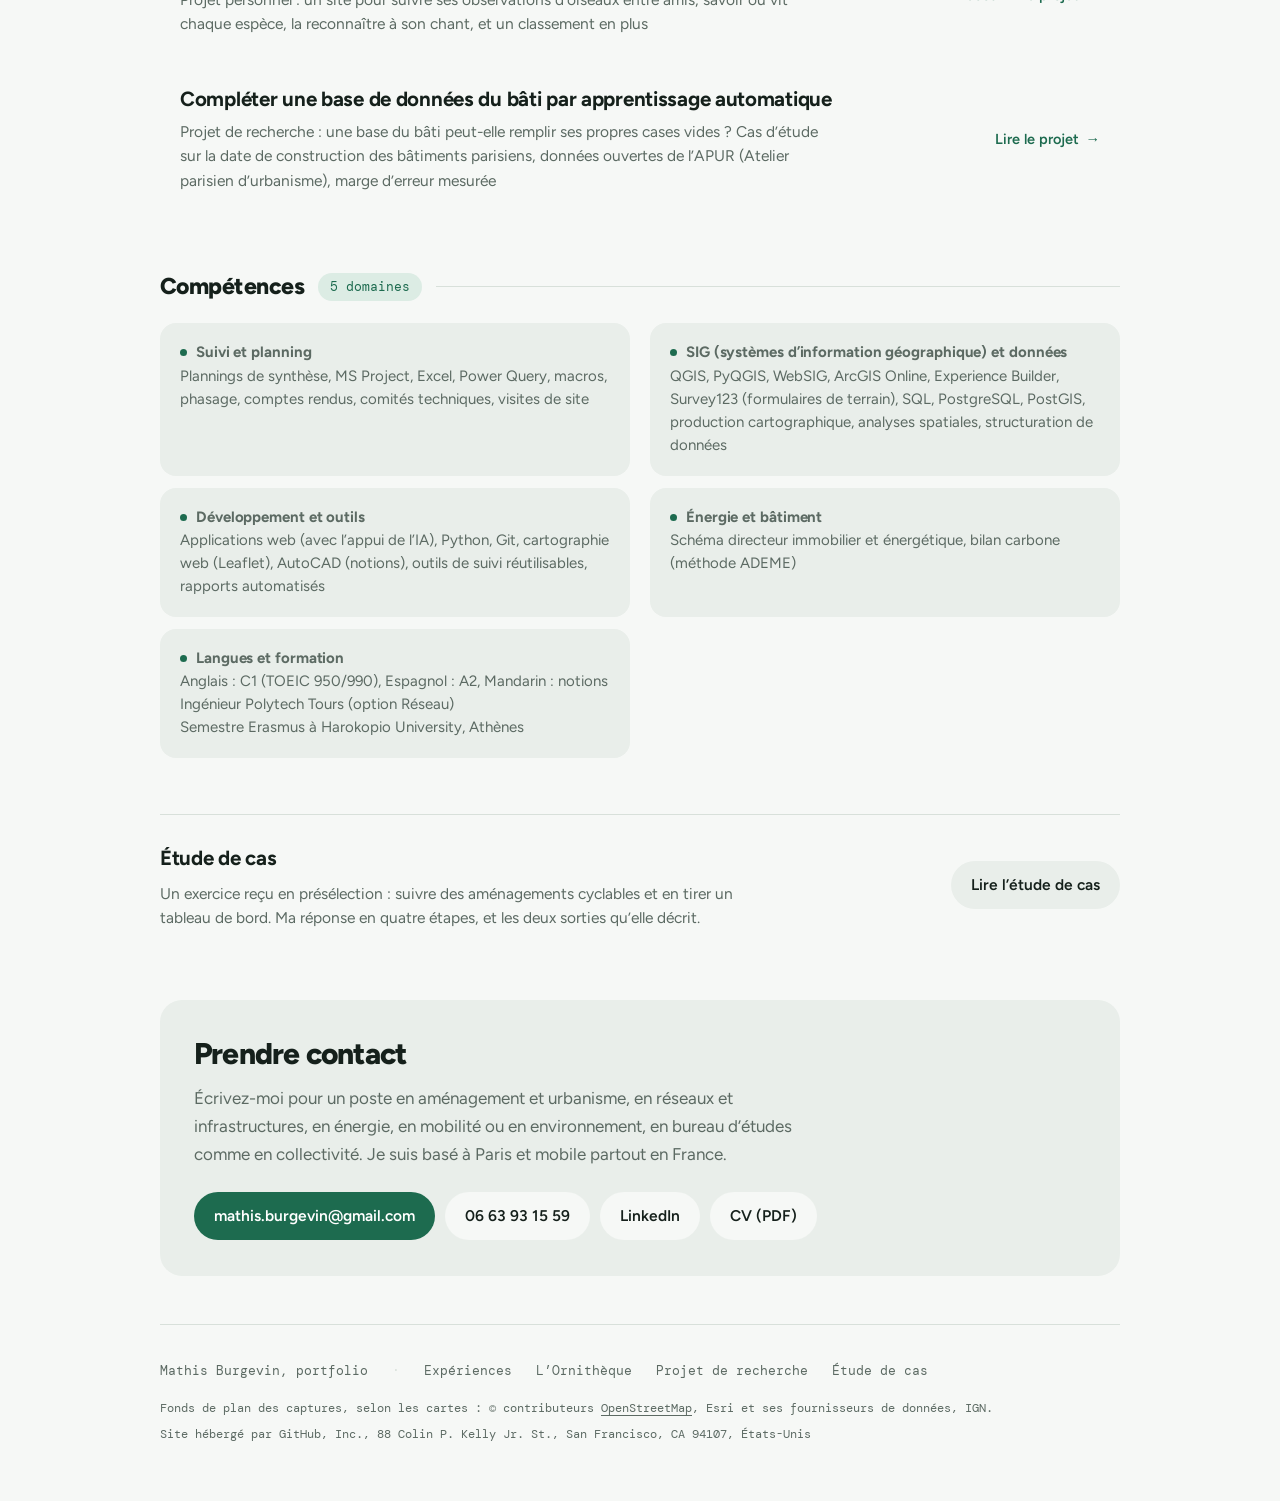
==== commit d1f98cbd: "Revue du 08/10 : sigles expliqués, outil de visite de site, cartes par pays, bannière refaite - Sigl" ====
--- a/index.html
+++ b/index.html
@@ -85,7 +85,7 @@
         <a class="carrousel__vue carrousel__vue--phone" href="experiences.html#visites">
           <figure>
             <img width="232" height="456" loading="lazy" src="projet-visite-formulaire.webp" alt="Formulaire de visite de site sur téléphone, avec ses champs photo, audio et l’analyse automatique">
-            <figcaption><span class="ligne"><span class="t">Outils de suivi de chantier</span><span class="m">Egis Montreuil, 2026</span><span class="v">Voir le détail <i>→</i></span></span><span class="d">Les observations lors des visites de site sont faites sur place en photos et en audio puis rédigées automatiquement. Avec un suivi d’une visite à l’autre, un planning de synthèse alimenté depuis la base du projet et des rapports générés en quelques clics.</span></figcaption>
+            <figcaption><span class="ligne"><span class="t">Outil de visite de site</span><span class="m">Egis Montreuil, 2026</span><span class="v">Voir le détail <i>→</i></span></span><span class="d">Les observations lors des visites de site sont faites sur place en photos et en audio puis rédigées automatiquement. Avec un suivi d’une visite à l’autre, un planning de synthèse alimenté depuis la base du projet et des rapports générés en quelques clics.</span></figcaption>
           </figure>
         </a>
         <a class="carrousel__vue" href="experiences.html#pru">
@@ -106,7 +106,7 @@
         <div class="carrousel__points">
           <button class="carrousel__point is-on" type="button" aria-label="Aller à la vue 1, Phasage de chantiers"></button>
           <button class="carrousel__point" type="button" aria-label="Aller à la vue 2, Outil cartographique automatisé"></button>
-          <button class="carrousel__point" type="button" aria-label="Aller à la vue 3, Outils de suivi de chantier"></button>
+          <button class="carrousel__point" type="button" aria-label="Aller à la vue 3, Outil de visite de site"></button>
           <button class="carrousel__point" type="button" aria-label="Aller à la vue 4, Carte de renouvellement urbain"></button>
           <button class="carrousel__point" type="button" aria-label="Aller à la vue 5, Carte d’un tracé de transport"></button>
         </div>
@@ -139,7 +139,7 @@
       <a href="dater-le-bati.html">
         <span class="index__body">
           <span class="index__t">Compléter une base de données du bâti par apprentissage automatique</span>
-          <span class="index__d">Projet de recherche&nbsp;: une base du bâti peut-elle remplir ses propres cases vides&nbsp;? Cas d’étude sur la date de construction des bâtiments parisiens, données ouvertes de l’APUR, marge d’erreur mesurée</span>
+          <span class="index__d">Projet de recherche&nbsp;: une base du bâti peut-elle remplir ses propres cases vides&nbsp;? Cas d’étude sur la date de construction des bâtiments parisiens, données ouvertes de l’APUR (Atelier parisien d’urbanisme), marge d’erreur mesurée</span>
         </span>
         <span class="index__go">Lire le projet <i>→</i></span>
       </a>
@@ -158,7 +158,7 @@
         <p>Plannings de synthèse, MS Project, Excel, Power Query, macros, phasage, comptes rendus, comités techniques, visites de site</p>
       </div>
       <div class="skill">
-        <p class="skill__k"><i></i>SIG et données</p>
+        <p class="skill__k"><i></i>SIG (systèmes d’information géographique) et données</p>
         <p>QGIS, PyQGIS, WebSIG, ArcGIS Online, Experience Builder, Survey123 (formulaires de terrain), SQL, PostgreSQL, PostGIS, production cartographique, analyses spatiales, structuration de données</p>
       </div>
       <div class="skill">
@@ -167,7 +167,7 @@
       </div>
       <div class="skill">
         <p class="skill__k"><i></i>Énergie et bâtiment</p>
-        <p>OPAH-RU, schéma directeur immobilier et énergétique, bilan carbone (méthode ADEME)</p>
+        <p>Schéma directeur immobilier et énergétique, bilan carbone (méthode ADEME)</p>
       </div>
       <div class="skill">
         <p class="skill__k"><i></i>Langues et formation</p>
--- a/style.css
+++ b/style.css
@@ -326,9 +326,11 @@
 .skill{background:var(--raised);border-radius:var(--r-lg);padding:18px 20px;}
 .skill__k{
   font-size:15px;font-weight:700;letter-spacing:-.006em;margin:0 0 4px;
-  display:flex;align-items:center;gap:9px;
-}
-.skill__k i{width:7px;height:7px;border-radius:var(--pill);background:var(--accent);display:block;flex:0 0 7px;}
+  display:flex;align-items:flex-start;gap:9px;
+}
+/* Pastille calée sur la première ligne : un intitulé sur deux lignes (SIG
+   développé, 08/10/2026) la faisait descendre entre les deux. */
+.skill__k i{width:7px;height:7px;border-radius:var(--pill);background:var(--accent);display:block;flex:0 0 7px;margin-top:8px;}
 .skill p{margin:0;font-size:15px;line-height:1.55;color:var(--ink-2);}
 
 /* ==========================================================================
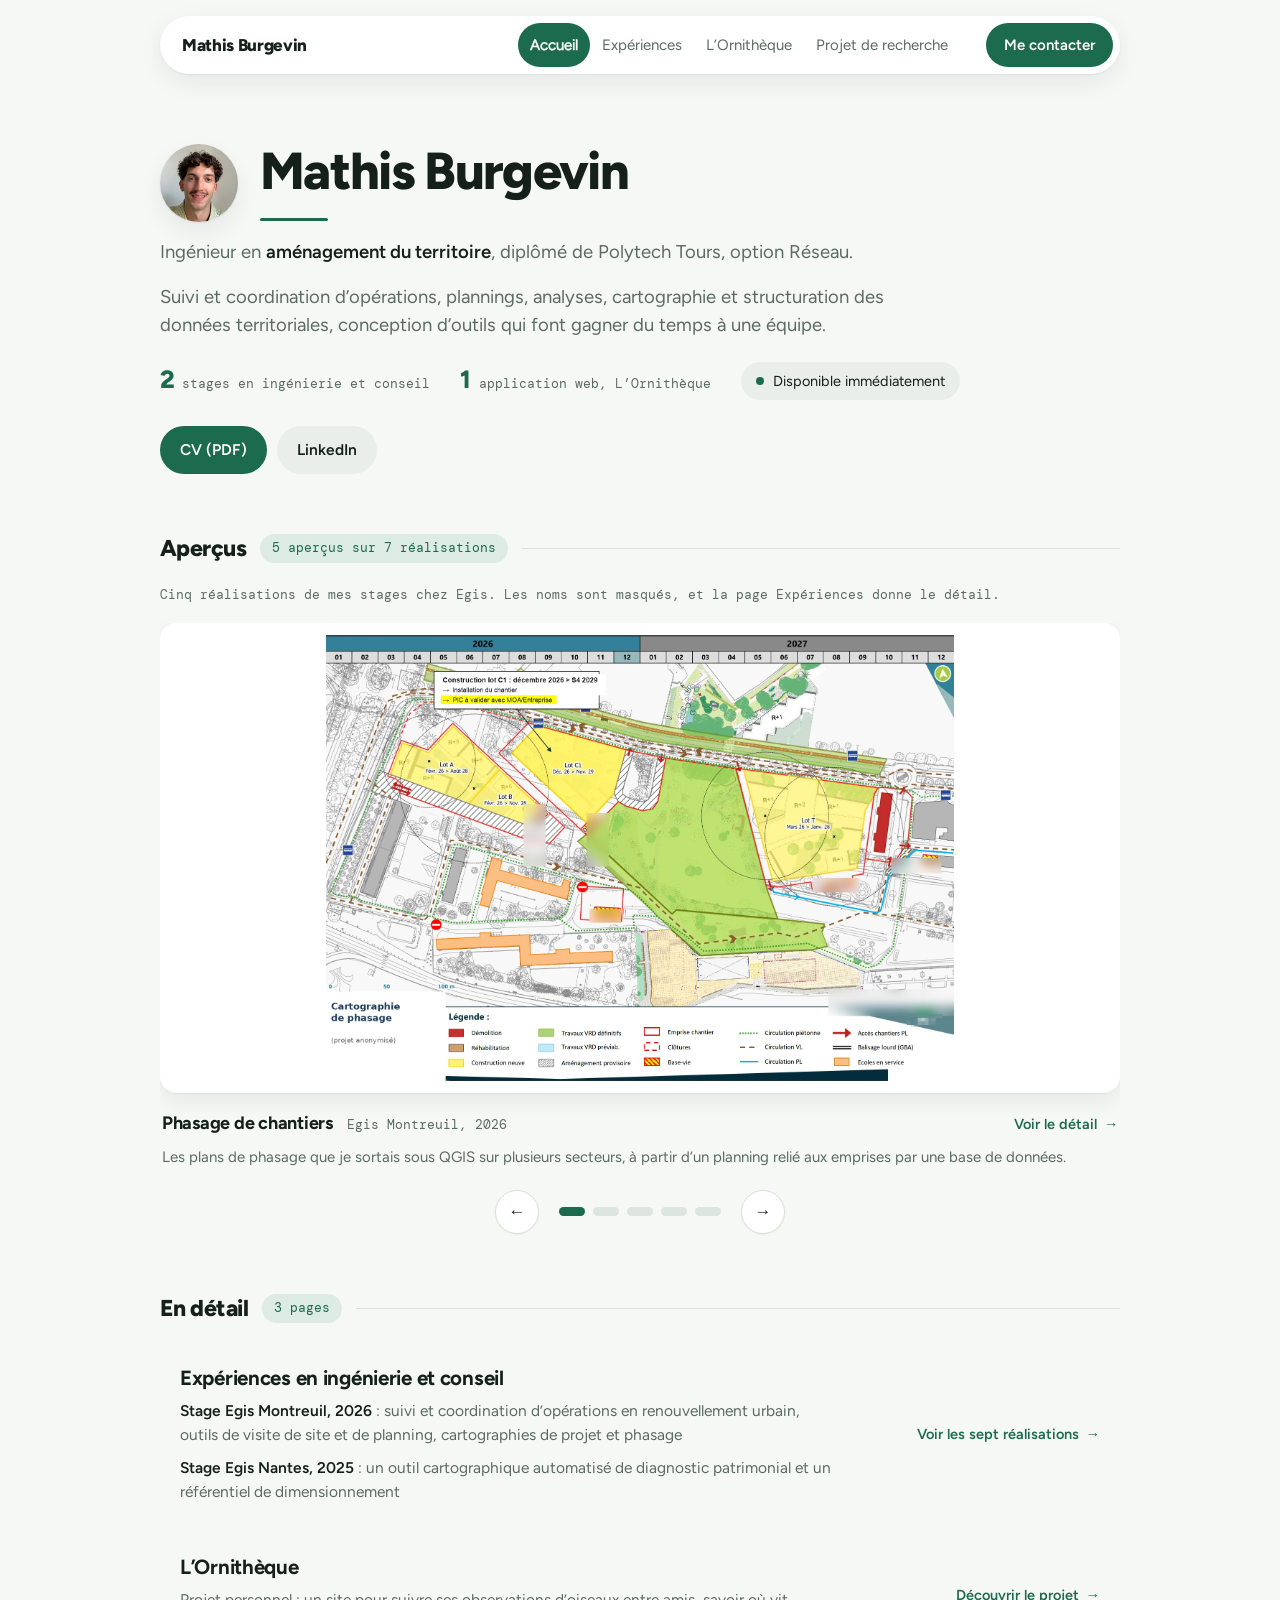
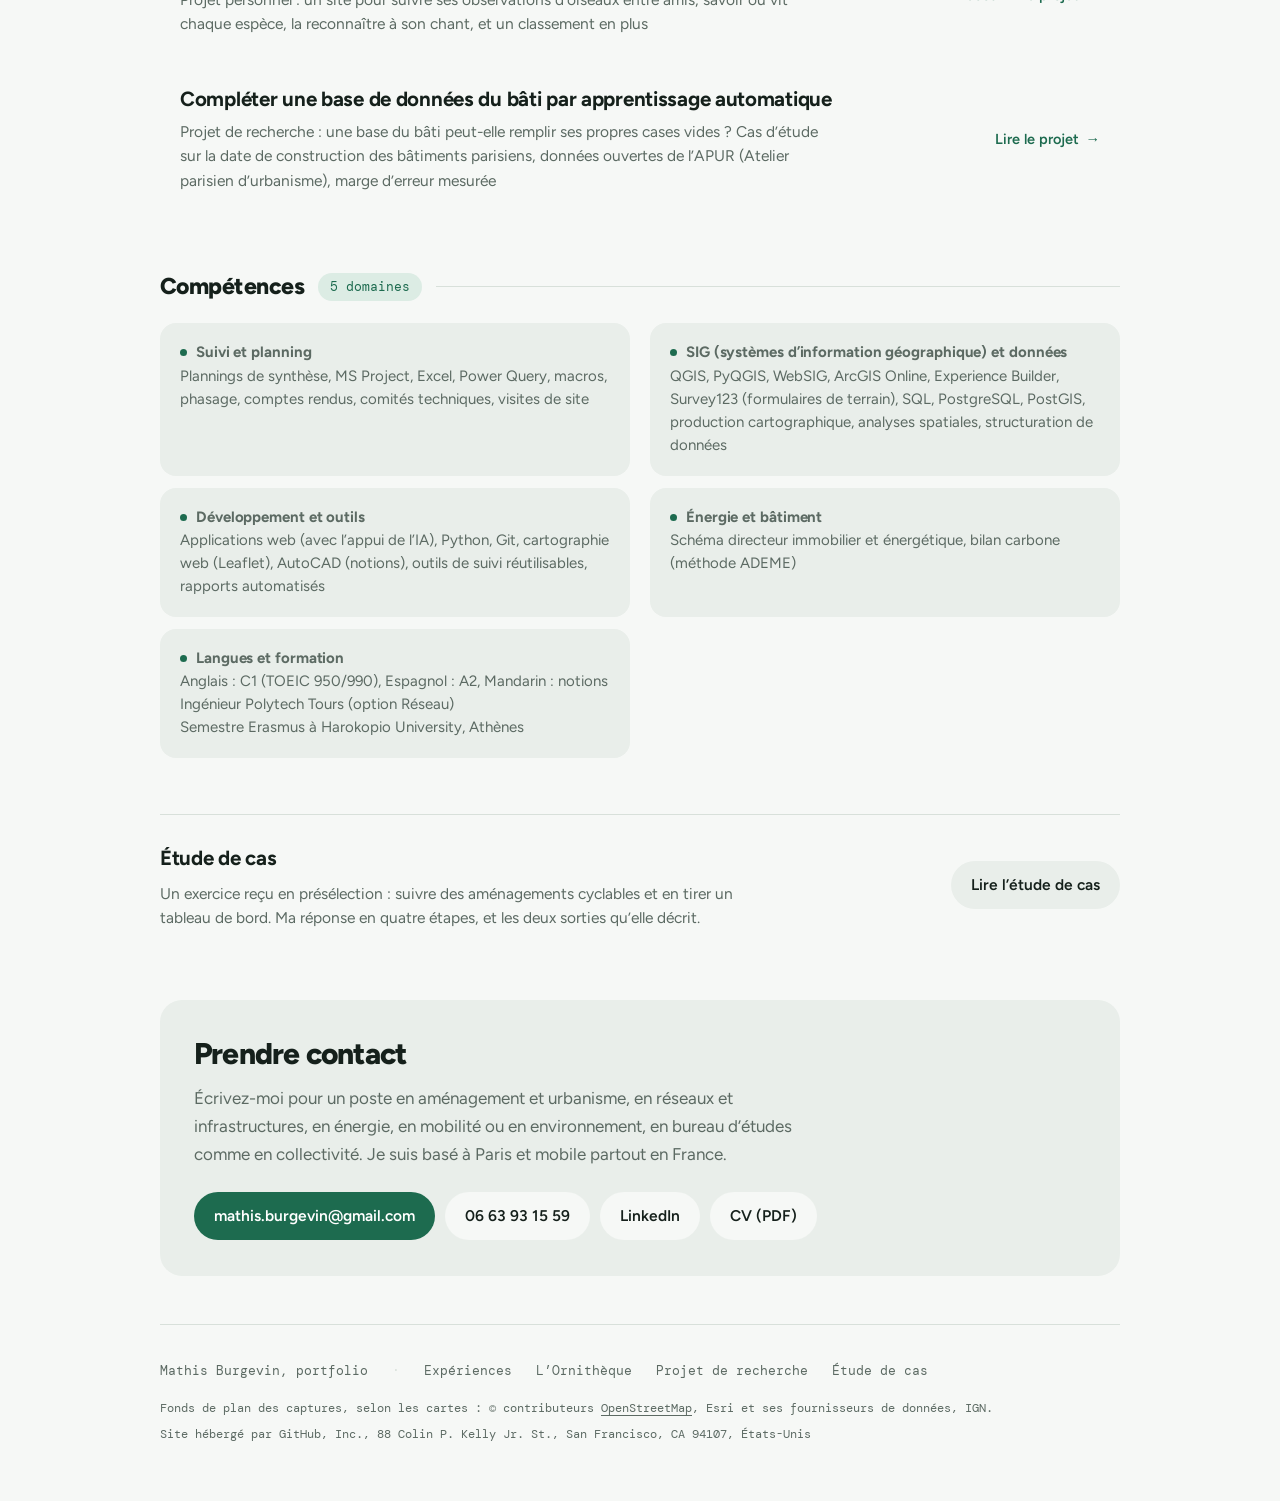
==== commit 21fdc126: "Fin de la revue du 08/10 : CV au titre general, compteur, etiquette du reperage - CV du site : titre" ====
--- a/index.html
+++ b/index.html
@@ -64,7 +64,7 @@
   <section class="section reveal">
     <div class="section__head">
       <h2 class="section__title">Aperçus</h2>
-      <span class="section__count">5 réalisations</span>
+      <span class="section__count">5 aperçus sur 7 réalisations</span>
       <span class="section__rule"></span>
     </div>
     <p class="hint">Cinq réalisations de mes stages chez Egis. Les noms sont masqués, et la page Expériences donne le détail.</p>
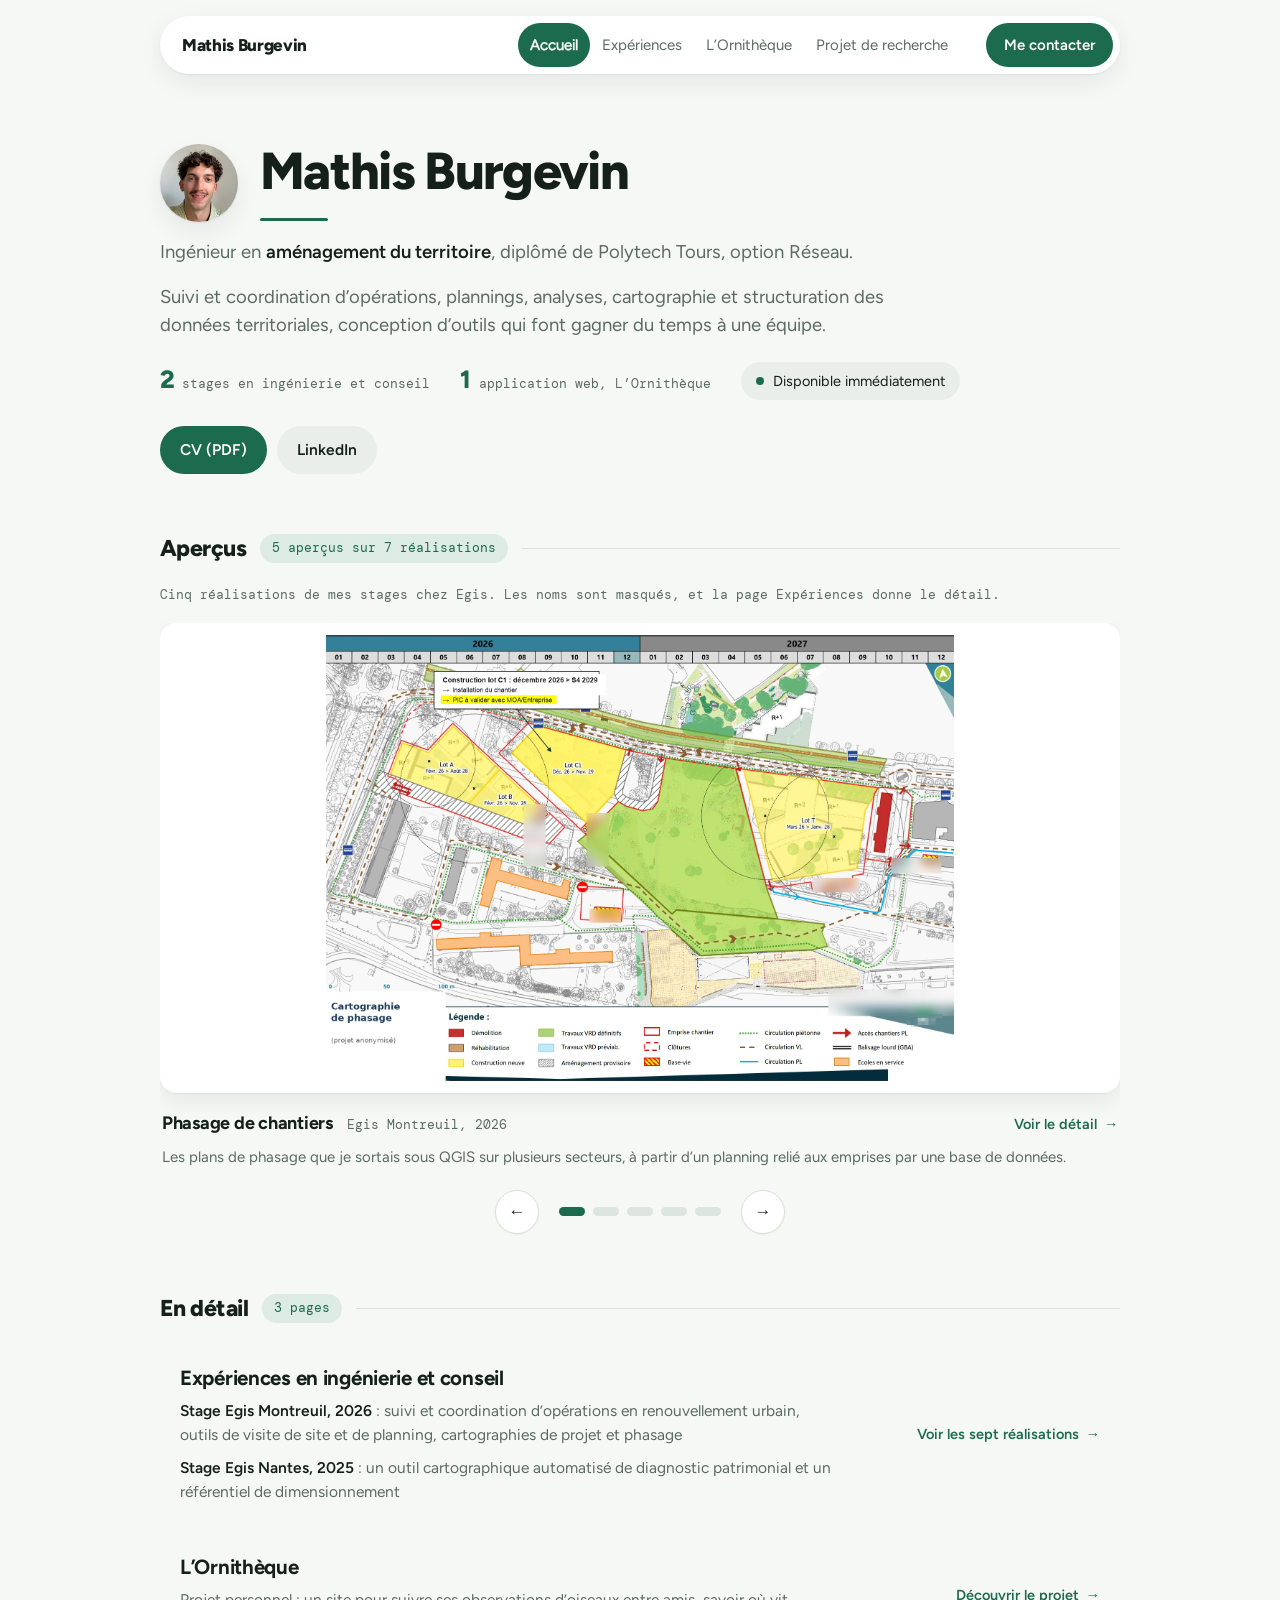
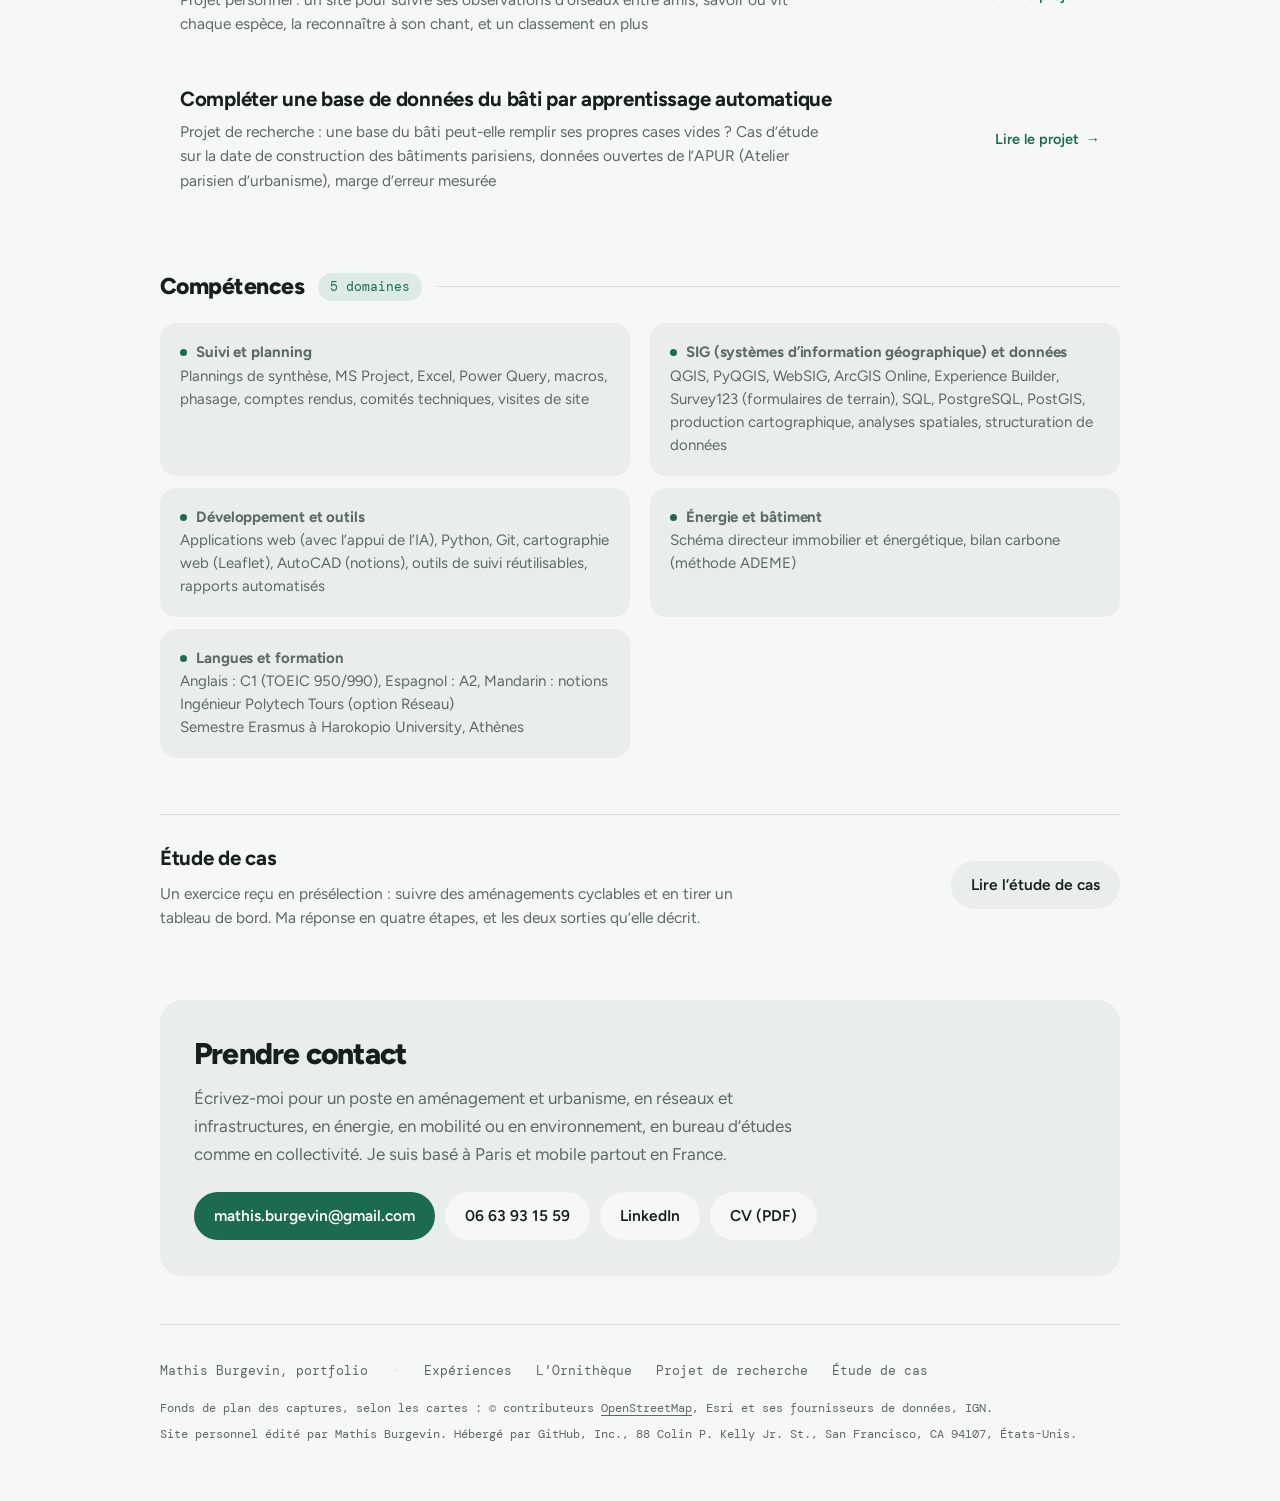
==== commit d7820616: "Mentions légales : éditeur et hébergeur en pied de page Co-Authored-By: Claude Opus 5.5 <noreply@ant" ====
--- a/index.html
+++ b/index.html
@@ -18,7 +18,7 @@
 <meta property="og:locale" content="fr_FR">
 <meta name="twitter:card" content="summary_large_image">
 <meta name="theme-color" content="#f6f8f6">
-<script>document.documentElement.className+=" js";</script>
+<script>document.documentElement.className+=" js";setTimeout(function(){if(!window.revealPret)document.documentElement.className+=" sans-reveal";},3000);</script>
 <link rel="preload" href="polices/figtree-latin.woff2" as="font" type="font/woff2" crossorigin>
 <link rel="preload" href="polices/dm-mono-latin.woff2" as="font" type="font/woff2" crossorigin>
 <link rel="stylesheet" href="style.css">
@@ -197,13 +197,13 @@
 
   <div class="foot">
     <span>Mathis Burgevin, portfolio</span>
-    <span class="sep">·</span>
+    <span class="sep" aria-hidden="true">·</span>
     <a href="experiences.html">Expériences</a>
     <a href="ornitheque.html">L’Ornithèque</a>
     <a href="dater-le-bati.html">Projet de recherche</a>
     <a href="etude-de-cas.html">Étude de cas</a>
     <span class="foot__legal">Fonds de plan des captures, selon les cartes&nbsp;: © contributeurs <a href="https://www.openstreetmap.org/copyright" target="_blank" rel="noopener">OpenStreetMap</a>, Esri et ses fournisseurs de données, IGN.</span>
-    <span class="foot__legal">Site hébergé par GitHub, Inc., 88 Colin P. Kelly Jr. St., San Francisco, CA 94107, États-Unis</span>
+    <span class="foot__legal">Site personnel édité par Mathis Burgevin. Hébergé par GitHub, Inc., 88 Colin P. Kelly Jr. St., San Francisco, CA 94107, États-Unis.</span>
   </div>
 
 </main>
--- a/style.css
+++ b/style.css
@@ -79,6 +79,8 @@
 
 /* Apparition au defilement, seulement quand le script tourne */
 .js .reveal{opacity:0;transform:translateY(14px);}
+/* filet : si site.js n'a pas tourne au bout de 3 s, la page s'affiche quand meme */
+.js.sans-reveal .reveal{opacity:1;transform:none;}
 .js .reveal.is-in{
   opacity:1;transform:none;
   transition:opacity .6s var(--ease),transform .6s var(--ease);
@@ -134,6 +136,11 @@
 .hero__top{display:flex;gap:22px;align-items:center;flex-wrap:wrap;}
 .hero__photo{
   width:78px;height:78px;border-radius:var(--pill);object-fit:cover;flex:0 0 auto;
+  box-shadow:0 1px 2px rgba(21,32,27,.06),0 10px 24px rgba(21,32,27,.07);
+}
+/* Logo d'un projet devant son titre (L'Ornithèque) : carré arrondi, comme dans l'appli. */
+.hero__logo{
+  width:78px;height:78px;border-radius:17px;flex:0 0 auto;
   box-shadow:0 1px 2px rgba(21,32,27,.06),0 10px 24px rgba(21,32,27,.07);
 }
 .title{
@@ -678,7 +685,7 @@
   }
   /* 6 px de chaque cote en 14 px : les quatre liens tiennent sur une ligne a 375 px,
      « Recherche » passait seul sur une troisieme ligne a 9 px. */
-  .nav__links a{font-size:14px;white-space:nowrap;min-height:38px;padding:0 6px;}
+  .nav__links a{font-size:14px;white-space:nowrap;min-height:44px;padding:0 6px;}
   .nav__long{display:none;}
   .nav__court{display:inline;}
   .hero{padding:34px 0 0;}
@@ -700,6 +707,12 @@
   .carrousel__point{width:44px;}
 }
 
+/* 360 px, largeur courante sous Android : il manquait 12 px, « Recherche »
+   passait seul sur une seconde ligne. 4 px de chaque cote suffisent. */
+@media(max-width:374px){
+  .nav__links a{padding:0 4px;}
+}
+
 @media(prefers-reduced-motion:reduce){
   html{scroll-behavior:auto;}
   *{animation-duration:.01ms !important;transition-duration:.01ms !important;}
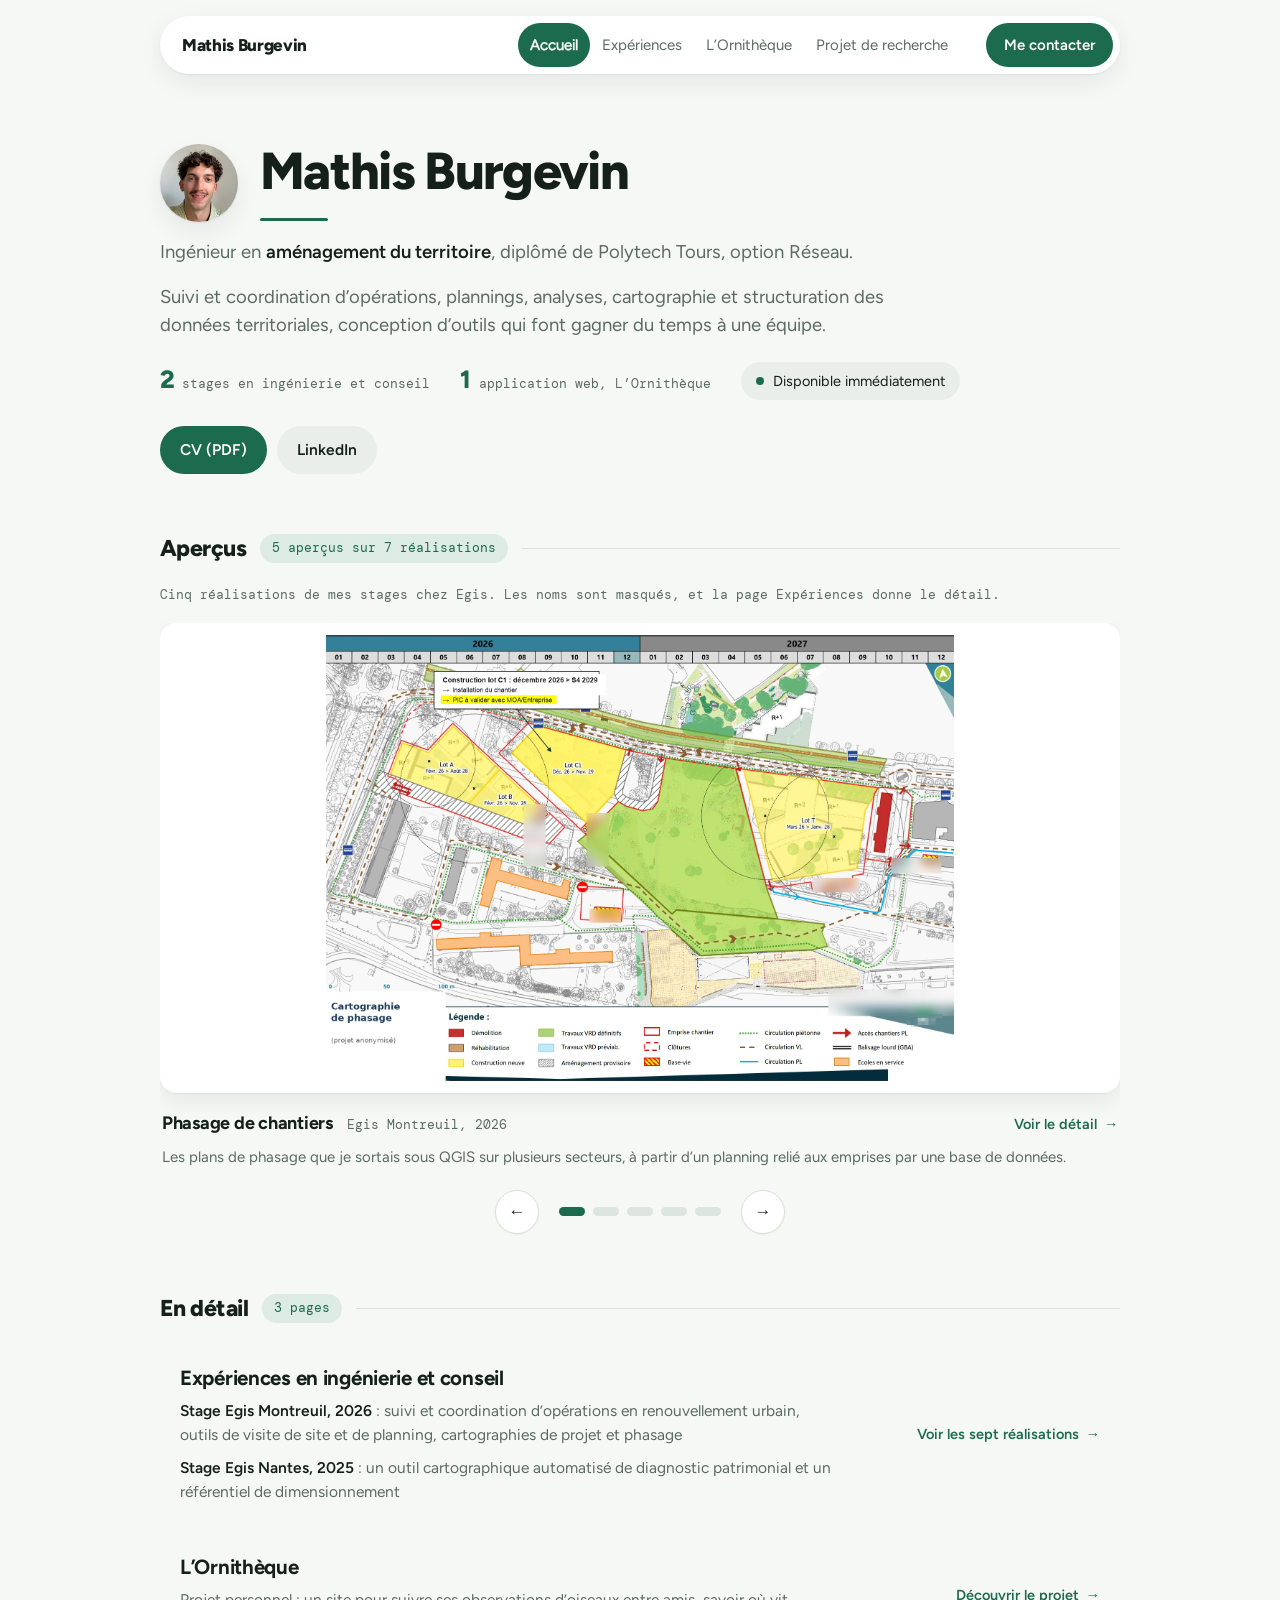
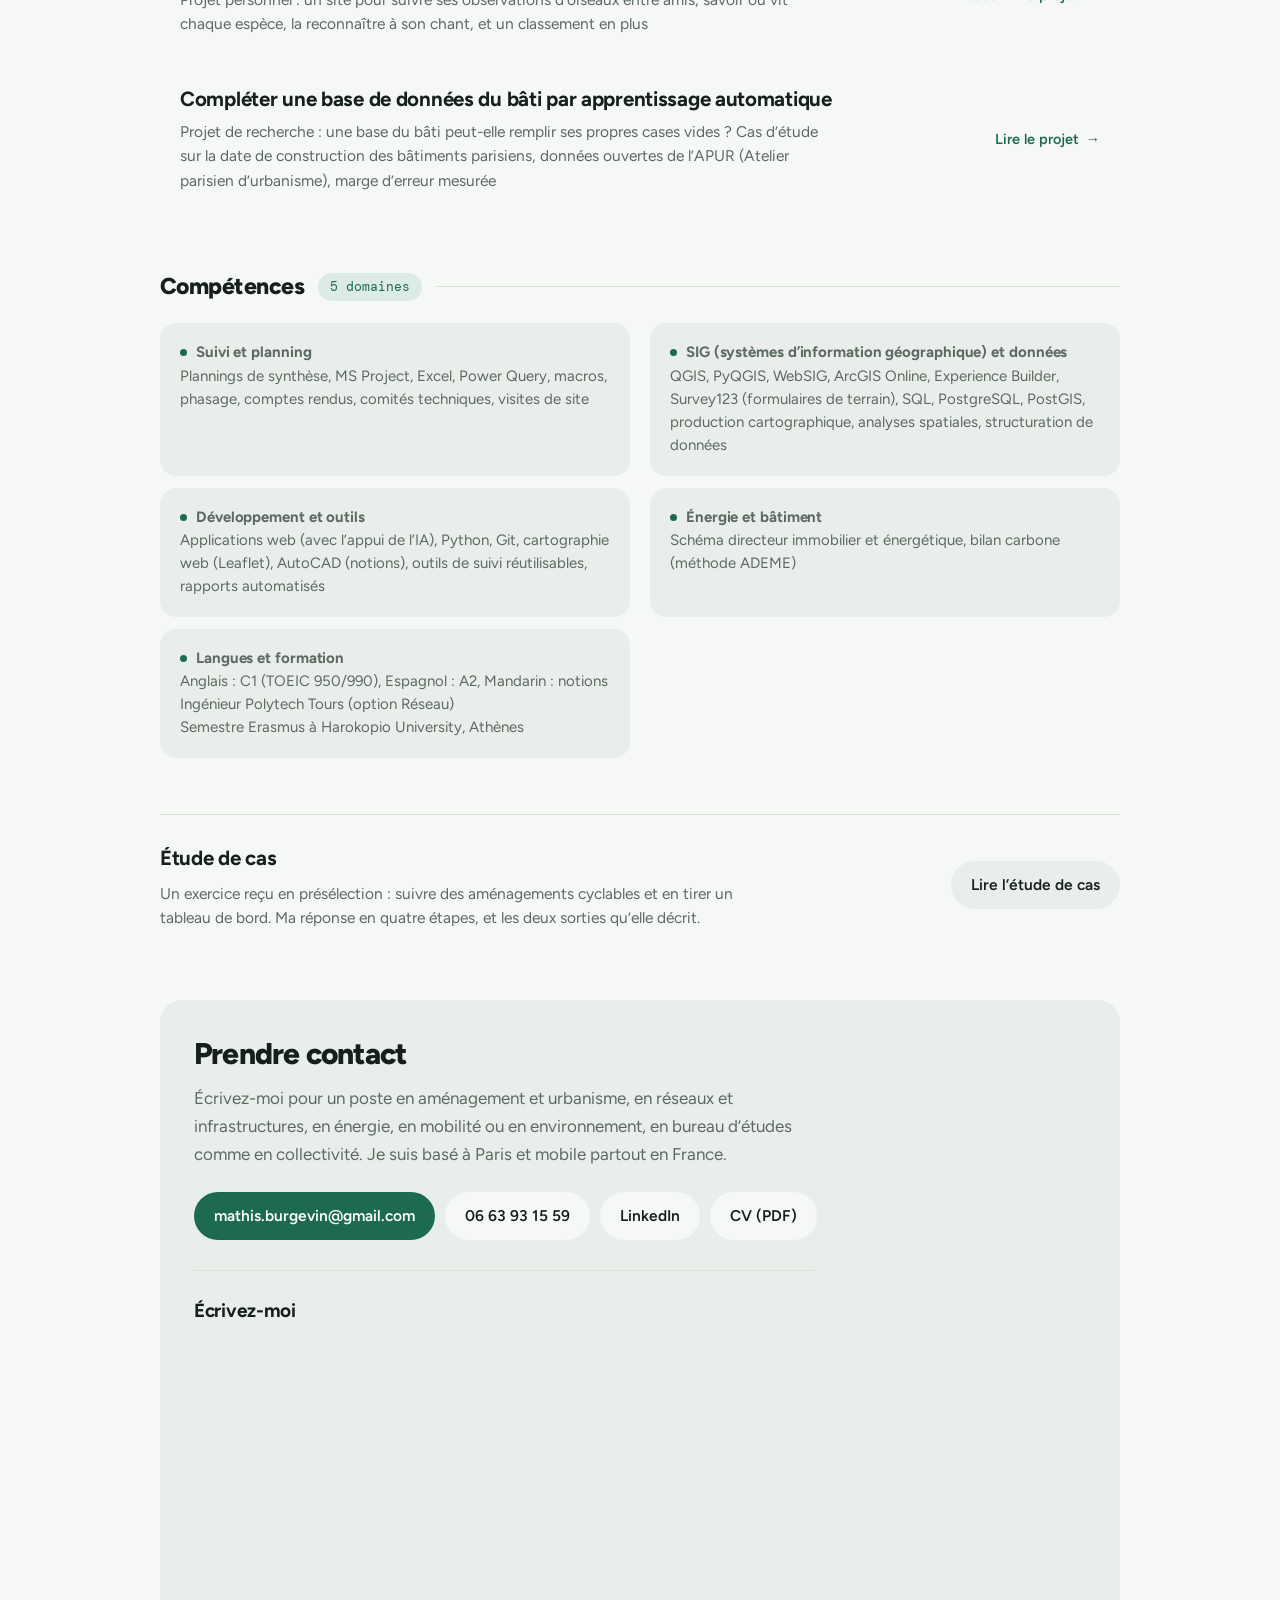
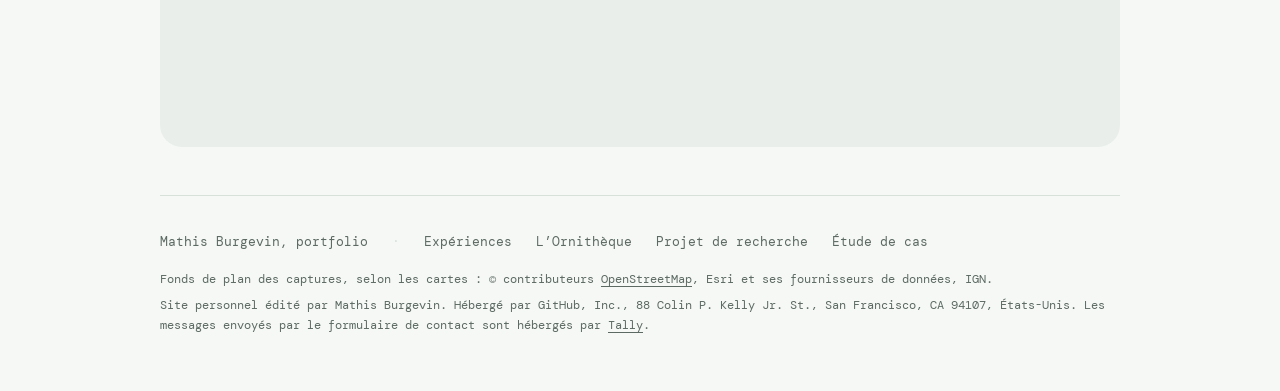
==== commit 53f171b3: "Contact : formulaire Tally en bas de page et mention en pied de page Co-Authored-By: Claude Opus 5.5" ====
--- a/index.html
+++ b/index.html
@@ -193,6 +193,11 @@
       <a class="btn" href="https://linkedin.com/in/mathis-burgevin" target="_blank" rel="noopener">LinkedIn</a>
       <a class="btn" href="cv-mathis-burgevin.pdf" download>CV (PDF)</a>
     </div>
+    <div class="message">
+      <h3>Écrivez-moi</h3>
+      <iframe data-tally-src="https://tally.so/embed/BE4lrQ?alignLeft=1&amp;hideTitle=1&amp;transparentBackground=1&amp;dynamicHeight=1" loading="lazy" width="100%" height="380" frameborder="0" marginheight="0" marginwidth="0" title="Écrivez-moi"></iframe>
+      <noscript><p><a href="https://tally.so/r/BE4lrQ" target="_blank" rel="noopener">Ouvrir le formulaire de contact</a></p></noscript>
+    </div>
   </section>
 
   <div class="foot">
@@ -203,7 +208,7 @@
     <a href="dater-le-bati.html">Projet de recherche</a>
     <a href="etude-de-cas.html">Étude de cas</a>
     <span class="foot__legal">Fonds de plan des captures, selon les cartes&nbsp;: © contributeurs <a href="https://www.openstreetmap.org/copyright" target="_blank" rel="noopener">OpenStreetMap</a>, Esri et ses fournisseurs de données, IGN.</span>
-    <span class="foot__legal">Site personnel édité par Mathis Burgevin. Hébergé par GitHub, Inc., 88 Colin P. Kelly Jr. St., San Francisco, CA 94107, États-Unis.</span>
+    <span class="foot__legal">Site personnel édité par Mathis Burgevin. Hébergé par GitHub, Inc., 88 Colin P. Kelly Jr. St., San Francisco, CA 94107, États-Unis. Les messages envoyés par le formulaire de contact sont hébergés par <a href="https://tally.so" target="_blank" rel="noopener">Tally</a>.</span>
   </div>
 
 </main>
--- a/style.css
+++ b/style.css
@@ -625,6 +625,10 @@
 .close .btn:hover{background:#fff;}
 .close .btn--primary{background:var(--accent);color:#fff;}
 .close .btn--primary:hover{background:var(--ink);}
+/* Formulaire de contact Tally, sous les boutons : un filet le separe. */
+.close .message{margin-top:30px;padding-top:24px;border-top:1px solid var(--hair);max-width:620px;}
+.close .message h3{margin:0 0 4px;font-size:19px;font-weight:700;letter-spacing:-.015em;}
+.close .message iframe{display:block;border:0;width:100%;min-height:380px;}
 
 .foot{
   margin-top:48px;padding:24px 0 56px;border-top:1px solid var(--hair);
